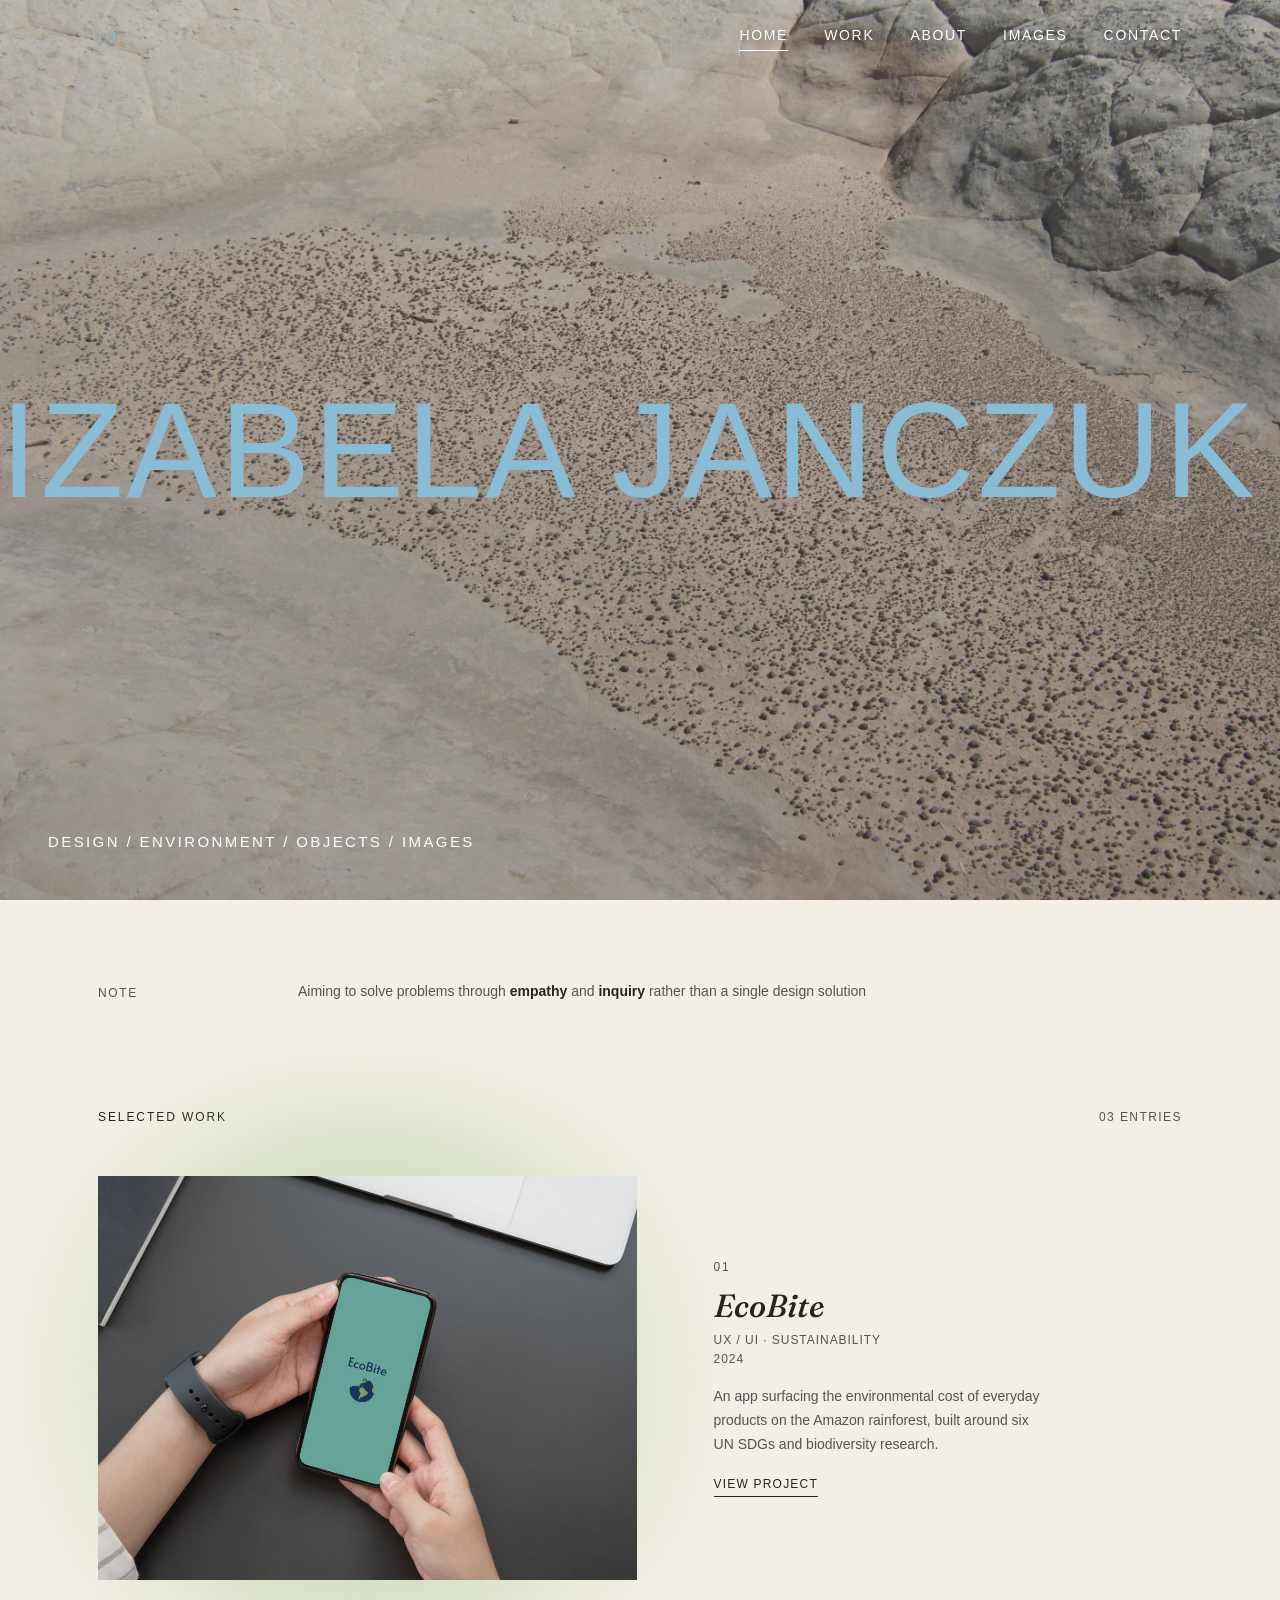
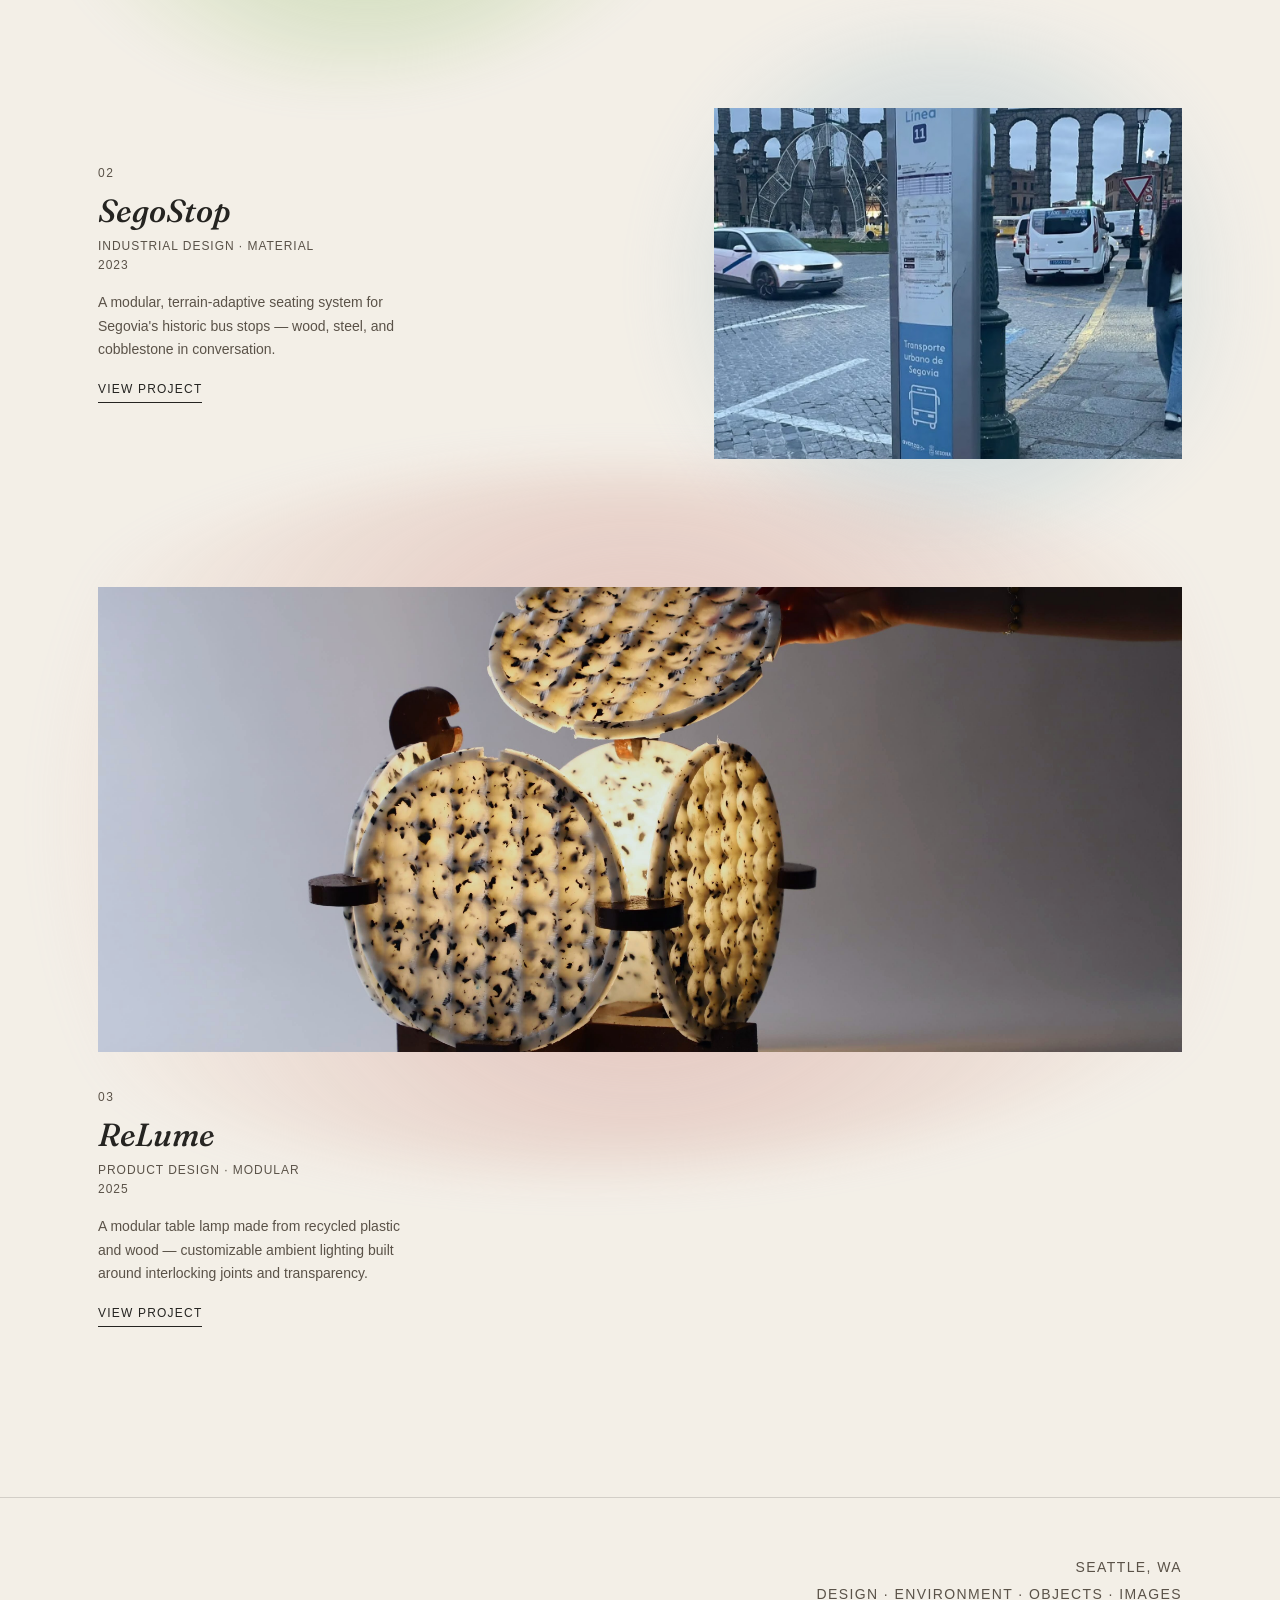
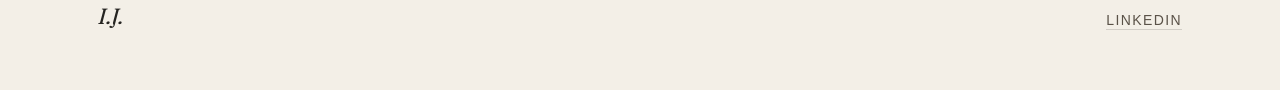
==== index.html @ bc25f36c "Bring the below-hero homepage into one visual system Hero is untouched. Everything under it now foll" ====
<!DOCTYPE html>
<html lang="en">
<head>
  <meta charset="UTF-8" />
  <meta name="viewport" content="width=device-width, initial-scale=1.0" />
  <title>Izabela Janczuk</title>
  <link rel="preconnect" href="https://fonts.googleapis.com" />
  <link rel="preconnect" href="https://fonts.gstatic.com" crossorigin />
  <link href="https://fonts.googleapis.com/css2?family=Fraunces:opsz,wght,ital@9..144,100..600,0..1&display=swap" rel="stylesheet" />
  <link rel="icon" type="image/x-icon" href="favicon.ico" />
  <link rel="icon" type="image/png" sizes="32x32" href="favicon-32.png" />
  <link rel="apple-touch-icon" href="apple-touch-icon.png" />
  <link rel="stylesheet" href="styles.css" />
</head>
<body class="home-page">
<div class="grain"></div>

  <header class="site-header">
    <div class="wrap">
      <a class="logo" href="index.html">I.J.</a>
      <button class="menu-toggle" aria-label="Menu">☰</button>
      <nav class="nav">
        <a href="index.html">Home</a>
        <a href="projects.html">Work</a>
        <a href="about.html">About</a>
        <a href="gallery.html">Images</a>
        <a href="contact.html">Contact</a>
      </nav>
    </div>
  </header>

  <main>

    <!-- Opening spread: full-bleed photograph with the name scrolling across it -->
    <section class="hero">
      <figure class="hero-fig" id="hero-fig">
        <img id="hero-photo" src="images/home-bg.jpg" alt="" />
        <p class="drop-hint" id="drop-hint">select your cover</p>
      </figure>
      <div class="hero-overlay">
        <div class="marquee">
          <div class="marquee-track">
            <span>Izabela Janczuk</span>
            <span aria-hidden="true">Izabela Janczuk</span>
          </div>
        </div>
      </div>
      <p class="hero-label">Design / Environment / Objects / Images</p>
    </section>

    <!-- Intro note -->
    <section class="intro reveal">
      <div class="intro-eyebrow">Note</div>
      <p class="intro-text">Aiming to solve problems through <strong>empathy</strong> and <strong>inquiry</strong> rather than a single design solution</p>
    </section>

    <!-- Selected work: three distinct editorial spreads, not repeated cards -->
    <div class="section-head reveal">
      <h2 class="section-title">Selected work</h2>
      <span class="section-count">03 entries</span>
    </div>

    <section class="work">

      <a class="entry entry-side reveal" href="ecobite.html">
        <div class="entry-visual">
          <div class="aura aura-sage"></div>
          <img src="images/ecobite/hero.jpg" alt="EcoBite app interface" loading="lazy" />
        </div>
        <div class="entry-copy">
          <p class="entry-num">01</p>
          <h3 class="entry-title">EcoBite</h3>
          <p class="entry-meta">UX / UI · Sustainability<br>2024</p>
          <p class="entry-desc">An app surfacing the environmental cost of everyday products on the Amazon rainforest, built around six UN SDGs and biodiversity research.</p>
          <span class="entry-view">View project</span>
        </div>
      </a>

      <a class="entry entry-side entry-reverse reveal" href="segostop.html">
        <div class="entry-visual">
          <div class="aura aura-blue"></div>
          <img src="images/segostop/context-busstop.jpg" alt="Segovia bus stop with the Roman aqueduct in the background" loading="lazy" />
        </div>
        <div class="entry-copy">
          <p class="entry-num">02</p>
          <h3 class="entry-title">SegoStop</h3>
          <p class="entry-meta">Industrial Design · Material<br>2023</p>
          <p class="entry-desc">A modular, terrain-adaptive seating system for Segovia's historic bus stops — wood, steel, and cobblestone in conversation.</p>
          <span class="entry-view">View project</span>
        </div>
      </a>

      <a class="entry entry-stack reveal" href="relume.html">
        <div class="entry-visual">
          <div class="aura aura-rose"></div>
          <img src="images/relume/hero-full.jpg" alt="ReLume, fully assembled and lit, with a hand lifting the top shade" loading="lazy" />
        </div>
        <div class="entry-copy">
          <p class="entry-num">03</p>
          <h3 class="entry-title">ReLume</h3>
          <p class="entry-meta">Product Design · Modular<br>2025</p>
          <p class="entry-desc">A modular table lamp made from recycled plastic and wood — customizable ambient lighting built around interlocking joints and transparency.</p>
          <span class="entry-view">View project</span>
        </div>
      </a>

    </section>

  </main>

  <footer class="site-footer">
    <div class="wrap">
      <span class="footer-wordmark">I.J.</span>
      <div class="footer-meta">
        Seattle, WA<br>
        Design · Environment · Objects · Images<br>
        <a href="https://www.linkedin.com/in/izabela-janczuk/" target="_blank" rel="noopener">LinkedIn</a>
      </div>
    </div>
  </footer>

  <script src="content.js"></script>
  <script src="script.js"></script>
</body>
</html>
---- styles.css ----
/* ============================================================
   styles.css — Izabela Janczuk Portfolio
   Only two typefaces, site-wide:
     --sans  = Helvetica — main page titles + all body/UI text
     --serif = Fraunces  — subtitles (the "fancier" face, also the I.J. mark)

   Editorial palette: warm ivory/parchment base, dusty rose as the
   through-line accent, with pale blue, denim, forest, and oxblood used
   sparingly as single-moment interruptions — never backgrounds applied
   everywhere at once.
   ============================================================ */

:root {
  --bone: #f4efe6;
  --paper: #eee7da;
  --chalk: #f3efe7;      /* warm paper — primary editorial bg */
  --parchment: #ece3d3;  /* soft paper, one shade warmer than --paper */
  --pale-blue: #d9e3e5;  /* washed blue — quiet section wash */
  --denim: #a9bfc4;      /* faded blue accent */
  --forest: #657568;     /* muted forest green */
  --oxblood: #7a2e28;    /* brick — rules & marks only, never a fill */
  --ink: #252421;        /* soft black, not pure black */
  --ink-soft: #5a5248;
  --rose: #c99391;       /* dusty red */
  --rose-deep: #a9726d;
  --terracotta: #b06a45;
  --moss: #767a5c;
  --moss-deep: #64684a; /* darker moss for text on light backgrounds — 5.1:1 contrast on --bone */
  --stone: #d8cfbf;
  --line: rgba(37,36,33,0.16);

  --serif: 'Fraunces', Georgia, serif;
  --sans: 'Helvetica Neue', Helvetica, Arial, sans-serif;

  --maxw: 1180px;
  --pad: clamp(24px, 4vw, 48px);
}

*, *::before, *::after { box-sizing: border-box; }
* { margin: 0; padding: 0; }
html { scroll-behavior: smooth; overflow-x: hidden; }

body {
  background:
    radial-gradient(1200px 600px at 10% -10%, rgba(199,154,148,0.09), transparent 60%),
    radial-gradient(900px 500px at 100% 0%, rgba(124,142,160,0.07), transparent 55%),
    var(--chalk);
  color: var(--ink);
  font-family: var(--sans);
  font-size: 16px;
  line-height: 1.65;
  -webkit-font-smoothing: antialiased;
  overflow-x: hidden;
}

img { max-width: 100%; display: block; }
a { color: inherit; text-decoration: none; }
button { font-family: inherit; cursor: pointer; }
ul, ol { list-style: none; }

.dogear { display: none; }

/* ============================================================
   EDITORIAL PRIMITIVES — small composable pieces used to build a
   different layout per section, instead of one repeated card
   ============================================================ */

.eyebrow {
  display: block; font-family: var(--sans); font-size: 12px;
  letter-spacing: 0.16em; text-transform: uppercase; color: var(--ink-soft);
}

.rule { height: 1px; background: var(--line); border: none; }
.rule--short { width: 48px; }
.rule--denim { background: var(--denim); opacity: 0.55; }

.cap-num {
  font-family: var(--sans); font-size: 12px; letter-spacing: 0.08em;
  text-transform: uppercase; color: var(--ink-soft);
}
.cap-num em {
  font-family: var(--serif); font-style: italic; color: var(--oxblood);
  margin-right: 6px;
}

/* wash — a full-bleed section tint, used sparingly for one moment at a time */
.wash-blue { background: var(--pale-blue); }
.wash-parchment { background: var(--parchment); }

/* Grain overlay */
.grain {
  position: fixed; inset: 0; pointer-events: none; opacity: 0.035; z-index: 50;
  background-image: url("data:image/svg+xml,%3Csvg xmlns='http://www.w3.org/2000/svg' width='120' height='120'%3E%3Cfilter id='n'%3E%3CfeTurbulence type='fractalNoise' baseFrequency='0.9' numOctaves='2' stitchTiles='stitch'/%3E%3C/filter%3E%3Crect width='100%25' height='100%25' filter='url(%23n)'/%3E%3C/svg%3E");
}

.wrap {
  width: 100%;
  max-width: var(--maxw);
  margin: 0 auto;
  padding: 0 var(--pad);
}

/* Tag component */
.tag {
  display: inline-flex; align-items: center; gap: 8px;
  font-family: var(--sans);
  font-size: 14px; letter-spacing: 0.14em; text-transform: uppercase;
  color: var(--rose-deep); border: 1px dashed var(--rose-deep);
  padding: 6px 12px; border-radius: 2px; margin-bottom: 28px;
}

/* ============================================================
   NAVIGATION
   ============================================================ */

.site-header {
  position: sticky; top: 0; z-index: 30;
  background: rgba(244,239,230,0.94);
  backdrop-filter: blur(10px);
  -webkit-backdrop-filter: blur(10px);
  border-bottom: 1px solid var(--line);
}

.site-header .wrap {
  display: flex; align-items: center; justify-content: space-between;
  padding-top: 24px; padding-bottom: 24px;
}

.logo {
  font-family: var(--serif); font-weight: 400; font-size: 17px;
  letter-spacing: 0.02em; color: var(--ink);
}

.nav {
  display: flex; gap: 36px;
  font-size: 14px; letter-spacing: 0.12em; text-transform: uppercase;
  color: var(--ink-soft);
}
.nav a {
  border-bottom: 1px solid transparent; padding-bottom: 3px;
  transition: color 0.2s, border-color 0.2s;
}
.nav a:hover, .nav a.active { color: var(--ink); border-color: var(--rose-deep); }

.menu-toggle {
  display: none; background: none; border: none;
  color: var(--ink); font-size: 1.5rem; line-height: 1; padding: 4px;
}

/* Home page: header floats transparent over the full-bleed hero photo
   until the visitor scrolls past it, then it picks up the same solid
   bar every other page always has */
body.home-page .site-header {
  position: fixed; top: 0; left: 0; right: 0; z-index: 50;
  background: transparent; backdrop-filter: none; -webkit-backdrop-filter: none;
  border-bottom-color: transparent;
  transition: background 0.3s, border-color 0.3s, backdrop-filter 0.3s;
}
body.home-page main { padding-top: 0; }
body.home-page .site-header .logo {
  font-family: var(--sans); font-size: 14px; letter-spacing: 0.1em;
  color: #8abcd6; text-shadow: 0 1px 6px rgba(0,0,0,0.35);
  transition: color 0.3s;
}
body.home-page .site-header .nav a,
body.home-page .site-header .menu-toggle {
  color: #fff; text-shadow: 0 1px 6px rgba(0,0,0,0.35);
  transition: color 0.3s;
}
body.home-page .site-header .nav a:hover,
body.home-page .site-header .nav a.active { border-color: #fff; }
body.home-page .site-header.scrolled {
  background: rgba(244,239,230,0.94);
  backdrop-filter: blur(10px); -webkit-backdrop-filter: blur(10px);
  border-bottom-color: var(--line);
}
body.home-page .site-header.scrolled .logo { text-shadow: none; }
body.home-page .site-header.scrolled .nav a,
body.home-page .site-header.scrolled .menu-toggle { color: var(--ink-soft); text-shadow: none; }
body.home-page .site-header.scrolled .nav a:hover,
body.home-page .site-header.scrolled .nav a.active { color: var(--ink); border-color: var(--rose-deep); }

/* ============================================================
   FOOTER
   ============================================================ */

.site-footer { border-top: 1px solid var(--line); margin-top: 40px; }

.site-footer .wrap {
  display: flex; justify-content: space-between; align-items: flex-end;
  padding-top: 56px; padding-bottom: 56px;
}

.footer-wordmark {
  font-family: var(--serif); font-size: 22px; font-style: italic; color: var(--ink);
}

.footer-meta {
  font-size: 14px; letter-spacing: 0.1em; text-transform: uppercase;
  color: var(--ink-soft); text-align: right; line-height: 1.9;
}
.footer-meta a {
  border-bottom: 1px solid var(--line); padding-bottom: 1px; transition: border-color 0.2s;
}
.footer-meta a:hover { border-color: var(--rose-deep); }

/* ============================================================
   HOME PAGE — EDITORIAL OPENING SPREAD
   One full-bleed photograph stretched across the entire page width,
   with the name scrolling over it in a slow right-to-left marquee.
   ============================================================ */

.hero {
  position: relative; overflow: hidden;
  height: 100vh; height: 100dvh; min-height: 560px;
}

.hero-fig {
  position: absolute; inset: 0; width: 100%; height: 100%;
  overflow: hidden; margin: 0; background: var(--parchment);
}
.hero-fig img { width: 100%; height: 100%; object-fit: cover; display: block; }
.hero-fig::after {
  content: ""; position: absolute; inset: 0;
  background: linear-gradient(180deg, rgba(37,36,33,0.12) 0%, rgba(37,36,33,0.22) 50%, rgba(37,36,33,0.32) 100%);
}

.hero-overlay {
  position: absolute; inset: 0; z-index: 2;
  display: flex; flex-direction: column; align-items: center; justify-content: center;
}
.hero-label {
  position: absolute; left: var(--pad); bottom: clamp(24px, 5vh, 48px); z-index: 2;
  font-family: var(--sans); font-size: 15px; letter-spacing: 0.16em;
  text-transform: uppercase; color: #fff;
}

.marquee { width: 100%; overflow: hidden; white-space: nowrap; }
.marquee-track {
  display: inline-flex; width: max-content;
  animation: marquee-scroll 7s linear infinite;
  will-change: transform;
}
.marquee-track span {
  font-family: var(--sans); font-weight: 400; text-transform: uppercase;
  font-size: clamp(3.4rem, 11.5vw, 8.5rem); line-height: 1;
  letter-spacing: 0.02em; color: #8abcd6;
  padding-right: clamp(48px, 6vw, 100px);
}
@keyframes marquee-scroll {
  from { transform: translateX(0); }
  to { transform: translateX(-50%); }
}
@media (prefers-reduced-motion: reduce) {
  .marquee-track { animation: none; }
}

/* Drag a new photo onto the hero image to preview a replacement */
.drop-hint {
  position: absolute; bottom: 16px; right: 16px; z-index: 3;
  font-family: var(--sans); font-size: 0.72rem; letter-spacing: 0.06em;
  color: rgba(243,239,231,0.9); background: rgba(37,36,33,0.55);
  padding: 4px 10px; border-radius: 1px;
  pointer-events: none; opacity: 0; transition: opacity 0.3s; white-space: nowrap;
}
.hero-fig.dragover .drop-hint { opacity: 1; }
.hero-fig.dragover img { filter: brightness(0.6); }
.hero-fig.dragover::before {
  content: ""; position: absolute; inset: 8px; z-index: 3;
  border: 1px dashed rgba(243,239,231,0.7); pointer-events: none;
}

/* ============================================================
   HOME PAGE — BELOW THE HERO
   One quiet system, carried over from the hero: warm ivory ground,
   ink text, two typefaces, whitespace instead of rules.
   ============================================================ */

.intro {
  padding: 80px var(--pad) 64px;
  max-width: var(--maxw); margin: 0 auto;
  display: grid; grid-template-columns: 160px 1fr; gap: 40px;
}
.intro-eyebrow {
  font-family: var(--sans); font-size: 12px; letter-spacing: 0.14em;
  text-transform: uppercase; color: var(--ink-soft); padding-top: 4px;
}
.intro-text {
  font-family: var(--sans); font-weight: 400;
  font-size: 14px; line-height: 1.6; max-width: 640px;
  color: var(--ink-soft);
}
.intro-text strong { font-weight: 600; color: var(--ink); }

.section-head {
  padding: 40px var(--pad) 48px;
  max-width: var(--maxw); margin: 0 auto;
  display: flex; justify-content: space-between; align-items: baseline;
}
.section-title {
  font-family: var(--sans); font-weight: 500; font-size: 12px;
  letter-spacing: 0.16em; text-transform: uppercase; color: var(--ink);
}
.section-count {
  font-family: var(--sans); font-size: 12px; letter-spacing: 0.12em;
  color: var(--ink-soft); text-transform: uppercase;
}

.work {
  max-width: var(--maxw); margin: 0 auto;
  padding: 0 var(--pad) 130px;
  display: flex; flex-direction: column; gap: clamp(80px, 10vw, 140px);
}

/* ---- one project system, varied only by composition ---- */
.entry-side {
  display: grid; grid-template-columns: 1.15fr 1fr; gap: clamp(40px, 6vw, 80px); align-items: center;
}
.entry-reverse .entry-visual { order: 2; }
.entry-reverse .entry-copy { order: 1; }
.entry-stack .entry-visual { margin-bottom: 36px; }
.entry-stack .entry-copy { max-width: 560px; }

.entry-visual { position: relative; }
.entry-visual img {
  position: relative; z-index: 1; width: 100%; display: block;
  aspect-ratio: 4/3; object-fit: cover;
  transition: transform 0.8s cubic-bezier(0.16,1,0.3,1);
}
.entry:hover .entry-visual img { transform: scale(1.015); }
.entry-stack .entry-visual img { aspect-ratio: 21/9; }

/* the aura: a soft wash of light behind the photograph, not a shape
   in its own right — colors on loan from the hero's own palette */
.aura {
  position: absolute; inset: -25% -20%; z-index: 0;
  border-radius: 48% 52% 55% 45% / 50% 45% 55% 50%;
  filter: blur(24px); opacity: 0.9;
  animation: aura-breathe 9s ease-in-out infinite;
}
.aura-sage { background: radial-gradient(circle, #a6c887, transparent 72%); }
.aura-blue { background: radial-gradient(circle, #a9c3d0, transparent 72%); }
.aura-rose { background: radial-gradient(circle, #dcb3ab, transparent 72%); }
@keyframes aura-breathe {
  0%, 100% { opacity: 0.75; }
  50% { opacity: 1; }
}
@media (prefers-reduced-motion: reduce) {
  .aura { animation: none; }
}

.entry-copy { max-width: 420px; }
.entry-num {
  font-family: var(--sans); font-size: 12px; letter-spacing: 0.14em;
  color: var(--ink-soft);
}
.entry-title {
  font-family: var(--serif); font-weight: 500; font-style: italic;
  font-size: clamp(24px, 2.6vw, 32px); line-height: 1.1; margin: 10px 0 8px;
  color: var(--ink);
}
.entry-meta {
  font-family: var(--sans); font-size: 12px; letter-spacing: 0.08em;
  text-transform: uppercase; color: var(--ink-soft); line-height: 1.6;
  margin-bottom: 16px;
}
.entry-desc {
  font-family: var(--sans); font-size: 14px; line-height: 1.7;
  color: var(--ink-soft); max-width: 42ch;
}
.entry-view {
  display: inline-block; margin-top: 18px;
  font-family: var(--sans); font-size: 12px; letter-spacing: 0.1em; text-transform: uppercase;
  color: var(--ink); border-bottom: 1px solid var(--ink); padding-bottom: 2px; transition: opacity 0.2s;
}
.entry:hover .entry-view { opacity: 0.55; }

/* Scroll reveal — one shared easing/timing across the page so content
   settles in rather than snapping into place */
.reveal {
  opacity: 0; transform: translateY(18px);
  transition: opacity 0.8s cubic-bezier(0.16,1,0.3,1), transform 0.8s cubic-bezier(0.16,1,0.3,1);
}
.reveal.is-visible { opacity: 1; transform: translateY(0); }
@media (prefers-reduced-motion: reduce) {
  .reveal { opacity: 1; transform: none; transition: none; }
}

/* ============================================================
   ABOUT PAGE
   ============================================================ */

.about-page {
  padding-top: clamp(56px, 8vw, 96px);
  padding-bottom: clamp(60px, 9vw, 100px);
}

.about-lead {
  display: grid; grid-template-columns: 1fr 0.65fr;
  gap: clamp(40px, 6vw, 80px); align-items: start;
  margin-bottom: clamp(56px, 8vw, 90px);
}

.about-greeting {
  font-family: var(--sans); font-weight: 300;
  font-size: clamp(3.5rem, 9vw, 6.5rem); line-height: 1;
  margin-top: 20px; color: var(--rose-deep);
}

.about-photo img {
  width: 100%; border-radius: 2px;
  filter: sepia(0.06) brightness(0.97) contrast(1.03);
}

.about-bio {
  display: grid; grid-template-columns: 160px 1fr; gap: 40px;
  border-top: 1px solid var(--line);
  padding-top: clamp(48px, 7vw, 80px);
  margin-bottom: clamp(56px, 8vw, 90px);
}
.about-bio-eyebrow {
  font-size: 14px; letter-spacing: 0.14em; text-transform: uppercase;
  color: var(--ink-soft); padding-top: 4px;
}
.about-bio-text p {
  font-size: 15px; line-height: 1.8; color: var(--ink-soft);
  max-width: 64ch; margin-bottom: 18px;
}

.about-cv { border-top: 1px solid var(--line); padding-top: clamp(48px, 7vw, 80px); }
.about-cv-label {
  font-size: 14px; letter-spacing: 0.14em; text-transform: uppercase;
  color: var(--ink-soft); margin-bottom: 40px;
}

.cv-grid {
  display: grid; grid-template-columns: repeat(4, 1fr);
  gap: clamp(24px, 3vw, 48px);
}

.cv-head {
  font-family: var(--serif); font-style: italic; font-size: 18px; font-weight: 400;
  color: var(--rose-deep); margin-bottom: 16px; margin-top: 32px;
}
.cv-col > .cv-head:first-child { margin-top: 0; }

.cv-col ul li {
  font-size: 14px; color: var(--ink-soft); line-height: 1.6; margin-bottom: 8px;
}

.cv-entry { margin-bottom: 20px; }
.cv-entry .t { font-size: 14px; color: var(--ink); font-weight: 500; line-height: 1.4; margin-bottom: 3px; }
.cv-entry .s { font-size: 14px; color: var(--ink-soft); line-height: 1.55; }

/* ============================================================
   PROJECTS PAGE
   ============================================================ */

.projects-page {
  padding-top: clamp(56px, 8vw, 96px);
  padding-bottom: clamp(60px, 9vw, 100px);
}

.page-head {
  border-top: 1px solid var(--line); padding-top: 56px; margin-bottom: 48px;
}

.page-display {
  font-family: var(--sans); font-weight: 300;
  font-size: clamp(2rem, 4.5vw, 3.2rem); line-height: 1.05;
  letter-spacing: -0.01em; margin-bottom: 16px;
  color: var(--rose-deep);
}

.page-lead {
  font-size: 15px; color: var(--ink-soft); line-height: 1.7;
}

.projects-grid {
  display: grid; grid-template-columns: repeat(auto-fill, minmax(300px, 1fr));
  gap: 20px; margin-top: 48px;
}

/* Project cards: gradient thumbnails matching home entry visuals */
.project-card { position: relative; display: block; overflow: hidden; border-radius: 2px; }
.project-card .thumb { aspect-ratio: 4/3; overflow: hidden; }
.project-card .thumb img { display: none; }

.project-card:nth-child(1) .thumb { background: linear-gradient(160deg, #c9b9a3, var(--moss)); }
.project-card:nth-child(2) .thumb { background: linear-gradient(160deg, var(--rose), var(--terracotta)); }
.project-card:nth-child(3) .thumb { background: linear-gradient(160deg, var(--stone), var(--rose-deep)); }

.project-overlay {
  position: absolute; inset: 0;
  display: flex; align-items: flex-end; justify-content: flex-start;
  padding: 20px 24px;
  background: linear-gradient(to top, rgba(43,38,33,0.5) 0%, transparent 65%);
  font-family: var(--serif); font-size: clamp(1.3rem, 2.5vw, 1.9rem);
  font-weight: 400; font-style: italic; color: rgba(255,255,255,0.95);
  text-align: left;
  opacity: 1;
  transition: background 0.3s;
}
.project-card:hover .project-overlay {
  background: linear-gradient(to top, rgba(43,38,33,0.65) 0%, transparent 65%);
}

/* ============================================================
   CASE STUDY PAGES (ecobite + segostop)
   ============================================================ */

.cs-hero {
  padding: clamp(60px, 9vw, 110px) 0 clamp(40px, 6vw, 72px);
  border-bottom: 1px solid var(--line);
}
.cs-hero .wrap {
  display: grid; grid-template-columns: 1fr 1fr;
  gap: clamp(40px, 6vw, 80px); align-items: center;
}

.cs-title {
  font-family: var(--serif); font-weight: 500;
  font-size: clamp(2.6rem, 5.5vw, 4.2rem);
  line-height: 1.0; letter-spacing: -0.02em; margin-bottom: 16px;
}
.cs-meta {
  font-size: 14px; letter-spacing: 0.12em; text-transform: uppercase;
  color: var(--ink-soft); margin-bottom: 20px;
}
.cs-desc {
  font-size: 15px; line-height: 1.75; color: var(--ink-soft);
  max-width: 52ch; margin-bottom: 12px;
}
.cs-collab { font-size: 14px; color: var(--ink-soft); opacity: 0.65; font-style: italic; }

.cs-hero-fig { margin: 0; overflow: hidden; border-radius: 2px; background: var(--paper); }
.cs-hero-fig img {
  width: 100%; display: block; height: auto;
  filter: sepia(0.06) brightness(0.97) contrast(1.03);
}

.cs-body { padding: clamp(56px, 9vw, 100px) 0; }

.cs-back {
  display: inline-flex; align-items: center; gap: 6px;
  font-size: 14px; letter-spacing: 0.12em; text-transform: uppercase;
  color: var(--ink-soft); margin-bottom: clamp(40px, 6vw, 64px);
  border-bottom: 1px solid var(--line); padding-bottom: 2px;
  transition: color 0.2s;
}
.cs-back:hover { color: var(--ink); }

.cs-section { margin-bottom: clamp(32px, 4.5vw, 52px); }
.cs-section:last-child { margin-bottom: 0; }

.cs-h {
  font-family: var(--serif); font-weight: 400;
  font-size: clamp(1.5rem, 2.8vw, 2.1rem); letter-spacing: -0.01em; margin-bottom: 24px;
}
.cs-subh { font-family: var(--serif); font-weight: 500; font-size: 20px; margin: 28px 0 14px; }

.cs-text { max-width: none; }
.cs-text p { font-size: 15px; line-height: 1.75; color: var(--ink-soft); margin-bottom: 16px; }

/* Ecobite accent — moss */
.ecobite-page .cs-h       { color: var(--moss); }
.ecobite-page .cs-subh    { color: var(--moss); }
.ecobite-page .acc-group  { border-top: 1px solid rgba(118,122,92,0.3); }
.ecobite-page .acc        { border-bottom: 1px solid rgba(118,122,92,0.3); }
.ecobite-page .acc summary { color: var(--moss); }

/* Segostop accent — terracotta */
.segostop-page .cs-h       { color: var(--terracotta); }
.segostop-page .cs-subh    { color: var(--terracotta); }
.segostop-page .acc-group  { border-top: 1px solid rgba(176,106,69,0.3); }
.segostop-page .acc        { border-bottom: 1px solid rgba(176,106,69,0.3); }
.segostop-page .acc summary { color: var(--terracotta); }
.segostop-page .sego-metric-num { color: var(--terracotta); }
.segostop-page .sego-vote-bar   { background: var(--terracotta); }
.segostop-page .sego-pivot      { border-left-color: var(--terracotta); }
.segostop-page .sego-pivot-title { color: var(--terracotta); }

/* ReLume accent — rose-deep */
.relume-page .cs-h       { color: var(--rose-deep); }
.relume-page .cs-subh    { color: var(--rose-deep); }
.relume-page .acc-group  { border-top: 1px solid rgba(169,114,109,0.3); }
.relume-page .acc        { border-bottom: 1px solid rgba(169,114,109,0.3); }
.relume-page .acc summary { color: var(--rose-deep); }
.relume-page .sego-pivot      { border-left-color: var(--rose-deep); }
.relume-page .sego-pivot-title { color: var(--rose-deep); }

/* ============================================================
   SHARED CASE STUDY COMPONENTS
   ============================================================ */

.personas {
  display: grid; grid-template-columns: 1fr 1fr;
  gap: clamp(32px, 5vw, 72px); margin-top: 24px;
}
.persona .line { font-size: 14px; color: var(--ink-soft); line-height: 1.7; margin-bottom: 12px; }

/* Accordions */
.acc-group { margin-top: 12px; }
.acc summary {
  list-style: none; cursor: pointer;
  display: flex; justify-content: space-between; align-items: center; gap: 20px;
  padding: 14px 0; font-family: var(--serif); font-weight: 500; font-size: 16px;
}
.acc summary::-webkit-details-marker { display: none; }
.acc summary::after { content: "+"; font-weight: 300; font-size: 1.1rem; color: var(--ink-soft); }
.acc[open] summary::after { content: "−"; }
.acc-body { padding: 4px 0 clamp(20px, 3vw, 32px); max-width: 68ch; }
.acc-body p { font-size: 15px; line-height: 1.75; color: var(--ink-soft); margin-bottom: 14px; }
.acc-body ul { padding-left: 1.4em; margin-top: 8px; }
.acc-body li { font-size: 15px; color: var(--ink-soft); margin-bottom: 9px; line-height: 1.6; }

/* JTBD */
.jtbd { max-width: 68ch; margin-bottom: 24px; }
.jtbd p { font-size: 15px; color: var(--ink-soft); line-height: 1.75; margin-bottom: 12px; }

/* Image layouts */
.sego-pair { display: grid; grid-template-columns: 1fr 1fr; gap: 8px; margin: 20px 0 28px; }
.sego-pair figure { margin: 0; overflow: hidden; border-radius: 2px; }
.sego-pair img { width: 100%; aspect-ratio: 4/3; object-fit: cover; display: block; }
.sego-pair figcaption {
  font-size: 12px; letter-spacing: 0.08em; text-transform: uppercase;
  color: var(--ink-soft); margin-top: 8px;
}

.sego-trio { display: grid; grid-template-columns: repeat(3, 1fr); gap: 8px; margin: 20px 0 28px; }
.sego-trio figure { margin: 0; overflow: hidden; border-radius: 2px; }
.sego-trio img { width: 100%; aspect-ratio: 4/3; object-fit: cover; display: block; }

.sego-lead { margin: 20px 0 28px; overflow: hidden; border-radius: 2px; }
.sego-lead img { width: 100%; height: auto; display: block; }

/* Framed treatment for a photo that can't be swapped for a better
   original — smaller and bordered like a specimen label, with the
   site's warm duotone filter, so a lower-quality drop-in still reads
   as an intentional archival artifact rather than a broken image. */
.fig-framed { max-width: 620px; margin: 20px auto 28px; }
.fig-framed img {
  width: 100%; display: block; border-radius: 2px;
  border: 6px solid var(--paper); outline: 1px solid var(--line);
  filter: sepia(0.4) saturate(1.15) contrast(0.97) brightness(1.05);
}
.fig-framed figcaption {
  font-family: var(--serif); font-style: italic; font-size: 13px;
  color: var(--ink-soft); margin-top: 10px;
}

/* Small credit line under a reference-image group sourced from the web,
   not the designer's own photography */
.source-note {
  font-size: 12px; font-style: italic; color: var(--ink-soft); opacity: 0.6;
  margin-top: -12px; margin-bottom: 20px;
}

.sego-split {
  display: grid; grid-template-columns: 1fr 1fr;
  gap: clamp(24px, 4vw, 56px); align-items: start; margin: 20px 0 28px;
}
.sego-split figure { margin: 0; overflow: hidden; border-radius: 2px; }
.sego-split img { width: 100%; height: auto; display: block; }

.sego-render { margin: 20px 0 28px; overflow: hidden; border-radius: 2px; background: var(--paper); }
.sego-render img { width: 100%; height: auto; display: block; }
.sego-render figcaption {
  font-size: 12px; letter-spacing: 0.08em; text-transform: uppercase;
  color: var(--ink-soft); padding: 10px 14px 14px;
}

/* Two renders side by side — no card background (renders sit directly
   on the page), both locked to the same height so they read as the
   same size and their captions land on the same baseline regardless
   of each render's native aspect ratio */
.render-pair { display: grid; grid-template-columns: 1fr 1fr; gap: 8px; margin: 20px 0 28px; }
.render-pair .sego-render {
  margin: 0; background: none;
  display: flex; flex-direction: column;
}
.render-pair .sego-render img {
  height: clamp(200px, 26vw, 320px); width: 100%;
  object-fit: contain; display: block;
}

.sego-hero-fig { margin: 0; overflow: hidden; border-radius: 2px; background: var(--paper); }
.sego-hero-fig img { width: 100%; display: block; height: auto; }

/* Ecobite image figures */
.cs-fig { margin: 20px 0 28px; overflow: hidden; border-radius: 2px; }
.cs-fig img { width: 100%; height: auto; display: block; }
.cs-fig-pair { display: grid; grid-template-columns: 1fr 1fr; gap: 8px; margin: 20px 0 28px; }
.cs-fig-pair figure { margin: 0; overflow: hidden; border-radius: 2px; }
.cs-fig-pair img { width: 100%; aspect-ratio: 4/3; object-fit: cover; display: block; }
.cs-fig-trio { display: grid; grid-template-columns: repeat(3, 1fr); gap: 8px; margin: 20px 0 28px; }
.cs-fig-trio figure { margin: 0; overflow: hidden; border-radius: 2px; }
.cs-fig-trio img { width: 100%; aspect-ratio: 4/3; object-fit: cover; display: block; }

/* Research metrics */
.sego-metrics { display: flex; gap: clamp(32px, 6vw, 72px); margin: 24px 0 32px; flex-wrap: wrap; }
.sego-metric-num {
  display: block; font-family: var(--serif); font-style: italic;
  font-size: clamp(2rem, 3.5vw, 2.8rem); line-height: 1; letter-spacing: -0.02em;
}
.sego-metric-label {
  display: block; font-size: 14px; font-weight: 500;
  letter-spacing: 0.1em; text-transform: uppercase; color: var(--ink-soft); margin-top: 6px;
}

/* Terrain pivot callout */
.sego-pivot { border-left: 2px solid; padding: 12px 0 12px 20px; margin: 20px 0 28px; }
.sego-pivot-title { font-family: var(--serif); font-weight: 500; font-size: 16px; margin-bottom: 8px; }
.sego-pivot p { font-size: 15px; color: var(--ink-soft); line-height: 1.7; max-width: 62ch; }

/* Making steps */
.sego-steps { margin-top: 24px; }
.sego-step {
  display: grid; grid-template-columns: 28px 1fr; gap: 22px; align-items: start;
  padding-bottom: clamp(28px, 4vw, 48px); border-bottom: 1px solid var(--line);
  margin-bottom: clamp(28px, 4vw, 48px);
}
.sego-step:last-child { border-bottom: none; padding-bottom: 0; margin-bottom: 0; }
.sego-step-n {
  font-size: 14px; font-weight: 500; letter-spacing: 0.08em; text-transform: uppercase;
  color: var(--ink-soft); padding-top: 3px; text-align: right;
}

/* Concept voting */
.sego-vote { margin: 16px 0 24px; max-width: 480px; }
.sego-vote-row { display: flex; align-items: center; gap: 12px; margin-bottom: 10px; }
.sego-vote-bar { height: 3px; border-radius: 2px; flex-shrink: 0; background: var(--stone); }
.sego-vote-bar.dim { opacity: 0.3; }
.sego-vote-label { font-size: 14px; color: var(--ink-soft); width: 180px; flex-shrink: 0; }
.sego-vote-n { font-size: 14px; color: var(--ink-soft); opacity: 0.65; }

/* Video */
.cs-video { width: 100%; border-radius: 2px; display: block; margin-bottom: 26px; background: var(--ink); }

/* Brief grid — What / Who / Why / How (or similar short structured facts) */
.brief-grid {
  display: grid; grid-template-columns: repeat(4, 1fr);
  gap: clamp(20px, 3vw, 32px); margin: 20px 0 28px;
}
.brief-grid dt {
  font-size: 13px; font-weight: 500; letter-spacing: 0.1em; text-transform: uppercase;
  color: var(--ink-soft); opacity: 0.65; margin-bottom: 8px;
}
.brief-grid dd { font-size: 15px; line-height: 1.55; color: var(--ink-soft); }

/* 4-up figure grid (pattern studies etc.) */
.fig-quad { display: grid; grid-template-columns: repeat(4, 1fr); gap: 8px; margin: 20px 0 28px; }
.fig-quad figure { margin: 0; overflow: hidden; border-radius: 2px; }
.fig-quad img { width: 100%; aspect-ratio: 4/3; object-fit: cover; display: block; }

/* Aspect-ratio overrides for a grouping whose source photos don't fit
   the 4/3 default without cropping away the actual subject — apply to
   the row/grid container (.sego-pair, .sego-trio, .fig-quad, .cs-fig-pair,
   .cs-fig-trio) when its images are portrait or unusually wide/panoramic */
.ar-tall.sego-pair img, .ar-tall.sego-trio img, .ar-tall.fig-quad img { aspect-ratio: 3/4; }
.ar-square.sego-pair img, .ar-square.sego-trio img { aspect-ratio: 1/1; }
.ar-wide.sego-pair img, .ar-wide.cs-fig-pair img { aspect-ratio: 3/1; }
.fig-quad figcaption {
  font-size: 12px; letter-spacing: 0.08em; text-transform: uppercase;
  color: var(--ink-soft); margin-top: 8px;
}

/* Materials & cost block */
.cost-block {
  display: grid; grid-template-columns: 1fr 1fr;
  gap: clamp(24px, 4vw, 48px); margin: 20px 0 8px;
}
.cost-item { border-top: 1px solid var(--line); padding-top: 14px; }
.cost-item .mat { font-family: var(--serif); font-weight: 500; font-size: 16px; margin-bottom: 4px; }
.cost-item .spec { font-size: 13px; color: var(--ink-soft); opacity: 0.75; margin-bottom: 12px; }
.cost-row { display: flex; justify-content: space-between; font-size: 14px; color: var(--ink-soft); padding: 5px 0; }
.cost-row + .cost-row { border-top: 1px solid var(--line); }
.cost-total {
  margin-top: 20px; padding-top: 16px; border-top: 1px solid var(--ink);
  display: flex; justify-content: space-between; align-items: baseline;
  font-family: var(--serif); font-weight: 500; font-size: 17px;
}
.cost-total span:last-child { font-size: 13px; font-family: var(--sans); font-weight: 400; color: var(--ink-soft); }

/* ============================================================
   GALLERY PAGE
   ============================================================ */

.gallery-page {
  padding-top: clamp(56px, 8vw, 96px);
  padding-bottom: clamp(60px, 9vw, 100px);
}

.gallery-intro { border-top: 1px solid var(--line); padding-top: 56px; margin-bottom: 28px; }

.gallery-cat { margin-bottom: clamp(48px, 7vw, 80px); }
.gallery-cat-label {
  font-size: 14px; letter-spacing: 0.16em; text-transform: uppercase;
  color: var(--ink-soft); margin-bottom: 16px;
  padding-bottom: 14px; border-bottom: 1px solid var(--line);
}

.gallery-grid {
  display: grid; grid-template-columns: repeat(3, 1fr); gap: 6px;
}

.gallery-thumb {
  width: 100%; display: block; cursor: zoom-in;
  transition: opacity 0.22s;
}
.gallery-thumb:hover { opacity: 0.82; }

/* Masonry (JS-built gallery) */
.masonry { display: flex; gap: 8px; align-items: flex-start; }
.masonry-col { flex: 1; display: flex; flex-direction: column; gap: 8px; }
.masonry img { width: 100%; display: block; cursor: zoom-in; transition: opacity 0.22s; }
.masonry img:hover { opacity: 0.85; }

/* Lightbox */
.lightbox {
  position: fixed; inset: 0; background: rgba(25,20,16,0.97);
  display: none; align-items: center; justify-content: center; z-index: 100;
}
.lightbox.open { display: flex; }
.lightbox img { max-width: 86vw; max-height: 86vh; object-fit: contain; }
.lightbox button {
  position: absolute; background: none; border: none;
  color: rgba(255,255,255,0.6); font-size: 2rem; cursor: pointer;
  padding: 24px; line-height: 1; transition: color 0.18s;
}
.lightbox button:hover { color: #fff; }
.lb-prev  { left: 2vw; }
.lb-next  { right: 2vw; }
.lb-close { top: 1vh; right: 2vw; font-size: 1.6rem; }

/* ============================================================
   CONTACT PAGE
   ============================================================ */

.contact-page {
  padding-top: clamp(56px, 8vw, 96px);
  padding-bottom: clamp(60px, 9vw, 100px);
}

.contact-head { border-top: 1px solid var(--line); padding-top: 56px; margin-bottom: 48px; }

.form { max-width: 600px; }

.name-row { display: grid; grid-template-columns: 1fr 1fr; gap: 24px; margin-bottom: 32px; }

.field { margin-bottom: 32px; }
.field label {
  display: block; font-size: 14px; font-weight: 500; letter-spacing: 0.13em;
  text-transform: uppercase; color: var(--ink-soft); margin-bottom: 12px;
}
.field .req { opacity: 0.55; font-size: 0.85em; }
.field input, .field textarea {
  width: 100%; background: transparent; border: none;
  border-bottom: 1px solid var(--line); color: var(--ink);
  font-family: var(--sans); font-size: 15px; padding: 10px 0;
  outline: none; transition: border-color 0.2s;
}
.field input:focus, .field textarea:focus { border-bottom-color: var(--ink); }
.field textarea { min-height: 140px; resize: vertical; }

.btn-send {
  background: none; color: var(--ink); border: 1px solid var(--line);
  font-family: var(--sans); font-size: 14px; font-weight: 500;
  letter-spacing: 0.18em; text-transform: uppercase;
  padding: 14px 44px; cursor: pointer; transition: background 0.22s, color 0.22s, border-color 0.22s;
  margin-top: 8px;
}
.btn-send:hover { background: var(--ink); color: var(--bone); border-color: var(--ink); }

.form-status { margin-top: 14px; font-size: 14px; color: var(--ink-soft); min-height: 1.4em; }

/* ============================================================
   RESPONSIVE
   ============================================================ */

@media (max-width: 820px) {
  .marquee-track span { font-size: clamp(2.6rem, 15vw, 4.2rem); }
  .hero-label { font-size: 12px; }
  .intro { grid-template-columns: 1fr; gap: 18px; padding-bottom: 70px; }
  .section-head { padding-bottom: 32px; }
  .entry-side { grid-template-columns: 1fr; gap: 22px; }
  .entry-reverse .entry-visual, .entry-reverse .entry-copy { order: initial; }
  .entry-copy, .entry-stack .entry-copy { max-width: none; }
  .ed-frag { display: none; }
  .about-lead { grid-template-columns: 1fr; }
  .about-bio { grid-template-columns: 1fr; gap: 18px; }
  .cv-grid { grid-template-columns: repeat(2, 1fr); }
  .cs-hero .wrap { grid-template-columns: 1fr; }
  .sego-split { grid-template-columns: 1fr; }
  .sego-pair { grid-template-columns: 1fr; }
  .sego-trio { grid-template-columns: 1fr 1fr; }
  .cs-fig-pair { grid-template-columns: 1fr; }
  .cs-fig-trio { grid-template-columns: 1fr 1fr; }
  .personas { grid-template-columns: 1fr; }
  .brief-grid { grid-template-columns: 1fr 1fr; }
  .fig-quad { grid-template-columns: 1fr 1fr; }
  .cost-block { grid-template-columns: 1fr; }
  .render-pair { grid-template-columns: 1fr; }
  .gallery-grid { grid-template-columns: repeat(2, 1fr); }
  .site-footer .wrap { flex-direction: column; align-items: flex-start; gap: 20px; }
  .footer-meta { text-align: left; }
}

@media (max-width: 720px) {
  .menu-toggle { display: block; z-index: 40; }
  .nav {
    position: fixed; inset: 0;
    flex-direction: column; align-items: center; justify-content: center;
    gap: 32px; background: rgba(244,239,230,0.98);
    transform: translateX(100%); transition: transform 0.28s ease; z-index: 20;
  }
  .nav.open { transform: none; }
  .nav a { font-size: 1rem; letter-spacing: 0.14em; }
  .name-row { grid-template-columns: 1fr; }
}

@media (max-width: 480px) {
  .cv-grid { grid-template-columns: 1fr; }
  .sego-trio { grid-template-columns: 1fr; }
  .cs-fig-trio { grid-template-columns: 1fr; }
  .sego-step { grid-template-columns: 24px 1fr; gap: 14px; }
  .brief-grid { grid-template-columns: 1fr; }
  .fig-quad { grid-template-columns: 1fr 1fr; }
}

@media (prefers-reduced-motion: reduce) {
  html { scroll-behavior: auto; }
}
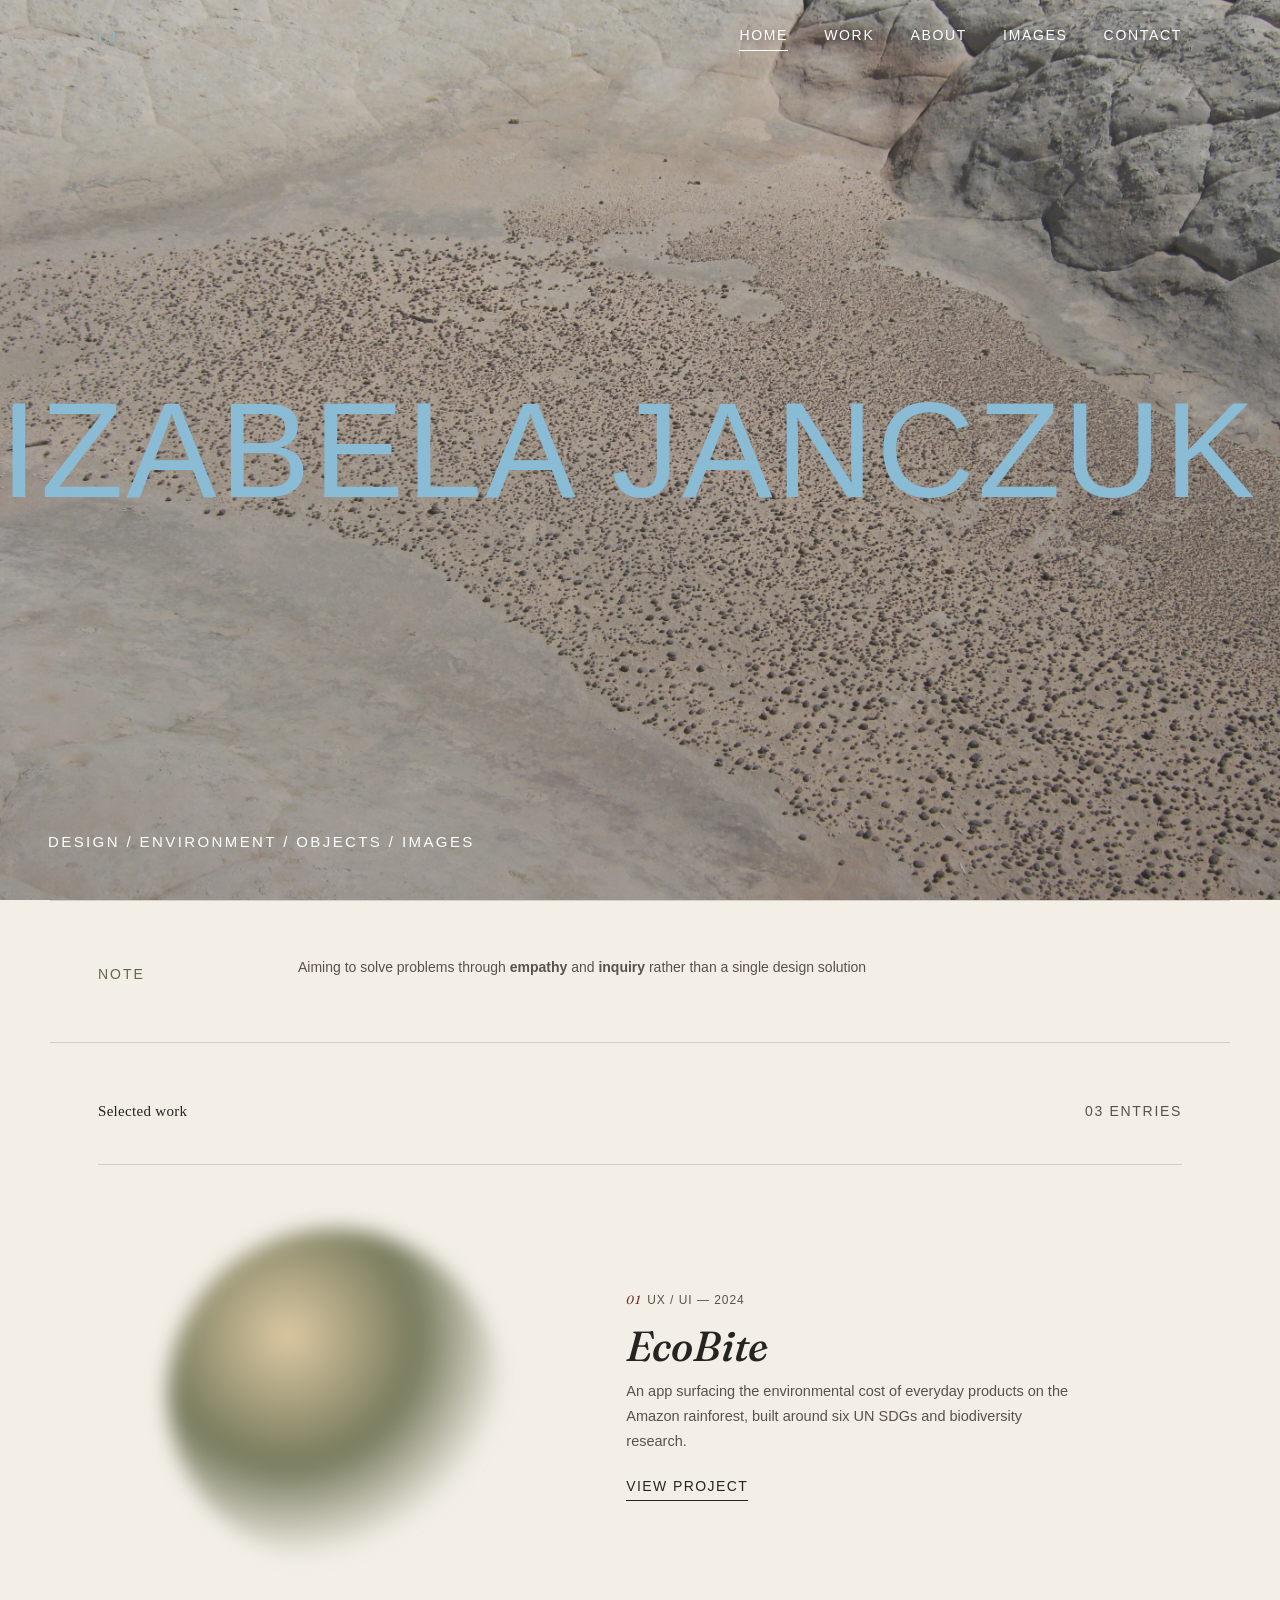
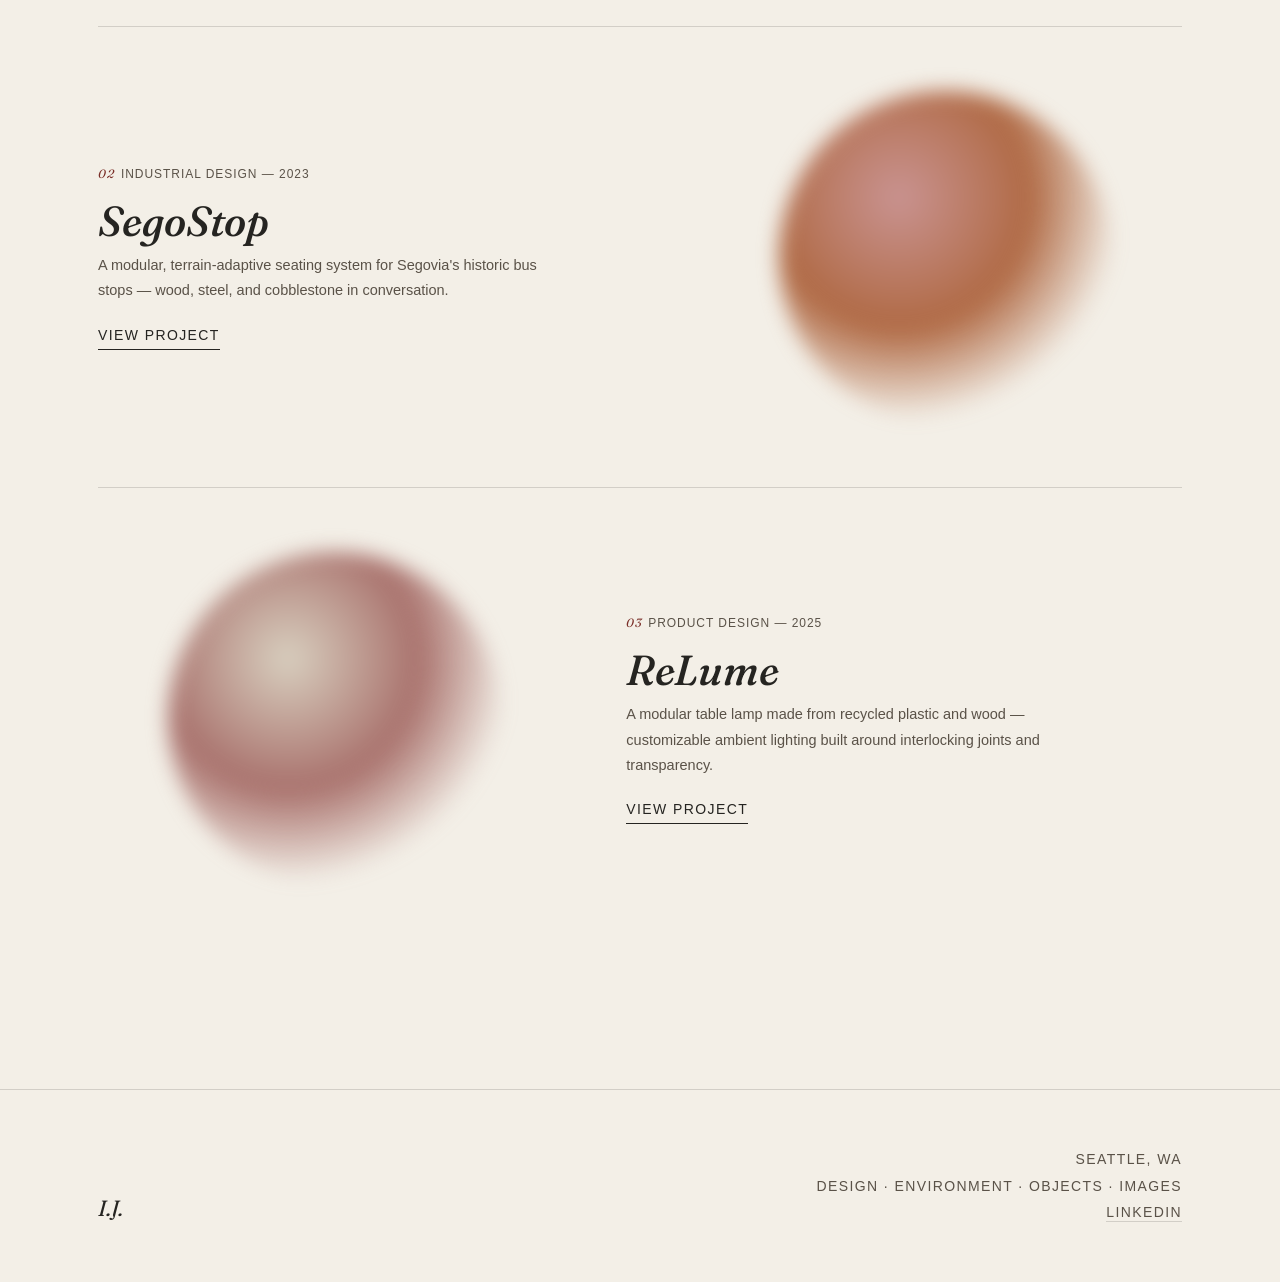
==== commit ef23ef46: "Revert "Bring the below-hero homepage into one visual system" This reverts commit bc25f36c240ff881b6" ====
--- a/index.html
+++ b/index.html
@@ -62,43 +62,31 @@
 
     <section class="work">
 
-      <a class="entry entry-side reveal" href="ecobite.html">
-        <div class="entry-visual">
-          <div class="aura aura-sage"></div>
-          <img src="images/ecobite/hero.jpg" alt="EcoBite app interface" loading="lazy" />
-        </div>
+      <a class="entry reveal" href="ecobite.html">
+        <div class="entry-visual"><div class="aura aura-a"></div></div>
         <div class="entry-copy">
-          <p class="entry-num">01</p>
+          <p class="cap-num"><em>01</em>UX / UI — 2024</p>
           <h3 class="entry-title">EcoBite</h3>
-          <p class="entry-meta">UX / UI · Sustainability<br>2024</p>
           <p class="entry-desc">An app surfacing the environmental cost of everyday products on the Amazon rainforest, built around six UN SDGs and biodiversity research.</p>
           <span class="entry-view">View project</span>
         </div>
       </a>
 
-      <a class="entry entry-side entry-reverse reveal" href="segostop.html">
-        <div class="entry-visual">
-          <div class="aura aura-blue"></div>
-          <img src="images/segostop/context-busstop.jpg" alt="Segovia bus stop with the Roman aqueduct in the background" loading="lazy" />
-        </div>
+      <a class="entry reveal" href="segostop.html">
+        <div class="entry-visual"><div class="aura aura-b"></div></div>
         <div class="entry-copy">
-          <p class="entry-num">02</p>
+          <p class="cap-num"><em>02</em>Industrial Design — 2023</p>
           <h3 class="entry-title">SegoStop</h3>
-          <p class="entry-meta">Industrial Design · Material<br>2023</p>
           <p class="entry-desc">A modular, terrain-adaptive seating system for Segovia's historic bus stops — wood, steel, and cobblestone in conversation.</p>
           <span class="entry-view">View project</span>
         </div>
       </a>
 
-      <a class="entry entry-stack reveal" href="relume.html">
-        <div class="entry-visual">
-          <div class="aura aura-rose"></div>
-          <img src="images/relume/hero-full.jpg" alt="ReLume, fully assembled and lit, with a hand lifting the top shade" loading="lazy" />
-        </div>
+      <a class="entry reveal" href="relume.html">
+        <div class="entry-visual"><div class="aura aura-c"></div></div>
         <div class="entry-copy">
-          <p class="entry-num">03</p>
+          <p class="cap-num"><em>03</em>Product Design — 2025</p>
           <h3 class="entry-title">ReLume</h3>
-          <p class="entry-meta">Product Design · Modular<br>2025</p>
           <p class="entry-desc">A modular table lamp made from recycled plastic and wood — customizable ambient lighting built around interlocking joints and transparency.</p>
           <span class="entry-view">View project</span>
         </div>
--- a/styles.css
+++ b/styles.css
@@ -271,107 +271,80 @@
 }
 
 /* ============================================================
-   HOME PAGE — BELOW THE HERO
-   One quiet system, carried over from the hero: warm ivory ground,
-   ink text, two typefaces, whitespace instead of rules.
+   HOME PAGE — WORK SECTION (bone background, below the cover)
    ============================================================ */
 
 .intro {
-  padding: 80px var(--pad) 64px;
+  border-top: 1px solid var(--line);
+  padding: 56px var(--pad) 56px;
   max-width: var(--maxw); margin: 0 auto;
   display: grid; grid-template-columns: 160px 1fr; gap: 40px;
 }
 .intro-eyebrow {
-  font-family: var(--sans); font-size: 12px; letter-spacing: 0.14em;
-  text-transform: uppercase; color: var(--ink-soft); padding-top: 4px;
+  font-size: 14px; letter-spacing: 0.14em; text-transform: uppercase;
+  color: var(--moss-deep); padding-top: 6px;
 }
 .intro-text {
   font-family: var(--sans); font-weight: 400;
-  font-size: 14px; line-height: 1.6; max-width: 640px;
+  font-size: 14px; line-height: 1.5; max-width: 760px;
   color: var(--ink-soft);
 }
-.intro-text strong { font-weight: 600; color: var(--ink); }
+.intro-text em { color: var(--rose-deep); font-style: italic; }
+.intro-text strong { font-weight: 600; }
 
 .section-head {
-  padding: 40px var(--pad) 48px;
+  border-top: 1px solid var(--line);
+  padding: 56px var(--pad) 40px;
   max-width: var(--maxw); margin: 0 auto;
   display: flex; justify-content: space-between; align-items: baseline;
 }
-.section-title {
-  font-family: var(--sans); font-weight: 500; font-size: 12px;
-  letter-spacing: 0.16em; text-transform: uppercase; color: var(--ink);
-}
-.section-count {
-  font-family: var(--sans); font-size: 12px; letter-spacing: 0.12em;
-  color: var(--ink-soft); text-transform: uppercase;
-}
+.section-title { font-family: var(--serif); font-weight: 400; font-size: 15px; letter-spacing: 0.02em; }
+.section-count { font-size: 14px; letter-spacing: 0.12em; color: var(--ink-soft); text-transform: uppercase; }
 
 .work {
   max-width: var(--maxw); margin: 0 auto;
-  padding: 0 var(--pad) 130px;
-  display: flex; flex-direction: column; gap: clamp(80px, 10vw, 140px);
-}
-
-/* ---- one project system, varied only by composition ---- */
-.entry-side {
-  display: grid; grid-template-columns: 1.15fr 1fr; gap: clamp(40px, 6vw, 80px); align-items: center;
-}
-.entry-reverse .entry-visual { order: 2; }
-.entry-reverse .entry-copy { order: 1; }
-.entry-stack .entry-visual { margin-bottom: 36px; }
-.entry-stack .entry-copy { max-width: 560px; }
-
-.entry-visual { position: relative; }
-.entry-visual img {
-  position: relative; z-index: 1; width: 100%; display: block;
-  aspect-ratio: 4/3; object-fit: cover;
-  transition: transform 0.8s cubic-bezier(0.16,1,0.3,1);
-}
-.entry:hover .entry-visual img { transform: scale(1.015); }
-.entry-stack .entry-visual img { aspect-ratio: 21/9; }
-
-/* the aura: a soft wash of light behind the photograph, not a shape
-   in its own right — colors on loan from the hero's own palette */
+  padding: 0 var(--pad) 100px;
+}
+
+/* ---- alternating entries, each visual a pulsing circular aura
+   rather than a photograph ---- */
+.entry {
+  display: grid; grid-template-columns: 0.85fr 1fr; gap: 56px; align-items: center;
+  padding: 64px 0; border-top: 1px solid var(--line);
+}
+.entry:nth-child(even) { grid-template-columns: 1fr 0.85fr; }
+.entry:nth-child(even) .entry-visual { order: 2; }
+.entry:nth-child(even) .entry-copy { order: 1; }
+
+.entry-visual { display: flex; justify-content: center; }
 .aura {
-  position: absolute; inset: -25% -20%; z-index: 0;
-  border-radius: 48% 52% 55% 45% / 50% 45% 55% 50%;
-  filter: blur(24px); opacity: 0.9;
-  animation: aura-breathe 9s ease-in-out infinite;
-}
-.aura-sage { background: radial-gradient(circle, #a6c887, transparent 72%); }
-.aura-blue { background: radial-gradient(circle, #a9c3d0, transparent 72%); }
-.aura-rose { background: radial-gradient(circle, #dcb3ab, transparent 72%); }
-@keyframes aura-breathe {
-  0%, 100% { opacity: 0.75; }
-  50% { opacity: 1; }
+  width: clamp(220px, 26vw, 360px); aspect-ratio: 1/1; border-radius: 50%;
+  filter: blur(10px);
+  animation: aura-pulse 3s ease-in-out infinite;
+  transition: transform 0.5s cubic-bezier(0.16,1,0.3,1);
+}
+.entry:hover .aura { transform: scale(1.04); }
+.aura-a { background: radial-gradient(circle at 36% 32%, #ddc9a3 0%, var(--moss) 42%, transparent 72%); }
+.aura-b { background: radial-gradient(circle at 36% 32%, var(--rose) 0%, var(--terracotta) 42%, transparent 72%); }
+.aura-c { background: radial-gradient(circle at 36% 32%, var(--stone) 0%, var(--rose-deep) 42%, transparent 72%); }
+@keyframes aura-pulse {
+  0%, 100% { transform: scale(1); opacity: 0.62; }
+  50% { transform: scale(1.06); opacity: 0.88; }
 }
 @media (prefers-reduced-motion: reduce) {
   .aura { animation: none; }
 }
 
-.entry-copy { max-width: 420px; }
-.entry-num {
-  font-family: var(--sans); font-size: 12px; letter-spacing: 0.14em;
-  color: var(--ink-soft);
-}
+.entry-copy { max-width: 460px; }
 .entry-title {
   font-family: var(--serif); font-weight: 500; font-style: italic;
-  font-size: clamp(24px, 2.6vw, 32px); line-height: 1.1; margin: 10px 0 8px;
-  color: var(--ink);
-}
-.entry-meta {
-  font-family: var(--sans); font-size: 12px; letter-spacing: 0.08em;
-  text-transform: uppercase; color: var(--ink-soft); line-height: 1.6;
-  margin-bottom: 16px;
-}
-.entry-desc {
-  font-family: var(--sans); font-size: 14px; line-height: 1.7;
-  color: var(--ink-soft); max-width: 42ch;
-}
+  font-size: clamp(28px, 3.6vw, 42px); line-height: 1.05; margin: 14px 0 10px;
+}
+.entry-desc { font-size: 14.5px; line-height: 1.75; color: var(--ink-soft); }
 .entry-view {
-  display: inline-block; margin-top: 18px;
-  font-family: var(--sans); font-size: 12px; letter-spacing: 0.1em; text-transform: uppercase;
-  color: var(--ink); border-bottom: 1px solid var(--ink); padding-bottom: 2px; transition: opacity 0.2s;
+  display: inline-block; margin-top: 20px;
+  font-size: 14px; letter-spacing: 0.1em; text-transform: uppercase;
+  border-bottom: 1px solid var(--ink); padding-bottom: 2px; transition: opacity 0.2s;
 }
 .entry:hover .entry-view { opacity: 0.55; }
 
@@ -883,9 +856,9 @@
   .hero-label { font-size: 12px; }
   .intro { grid-template-columns: 1fr; gap: 18px; padding-bottom: 70px; }
   .section-head { padding-bottom: 32px; }
-  .entry-side { grid-template-columns: 1fr; gap: 22px; }
-  .entry-reverse .entry-visual, .entry-reverse .entry-copy { order: initial; }
-  .entry-copy, .entry-stack .entry-copy { max-width: none; }
+  .entry, .entry:nth-child(even) { grid-template-columns: 1fr; gap: 24px; }
+  .entry-visual, .entry:nth-child(even) .entry-visual { order: -1; }
+  .entry-copy, .entry:nth-child(even) .entry-copy { order: 2; max-width: none; }
   .ed-frag { display: none; }
   .about-lead { grid-template-columns: 1fr; }
   .about-bio { grid-template-columns: 1fr; gap: 18px; }
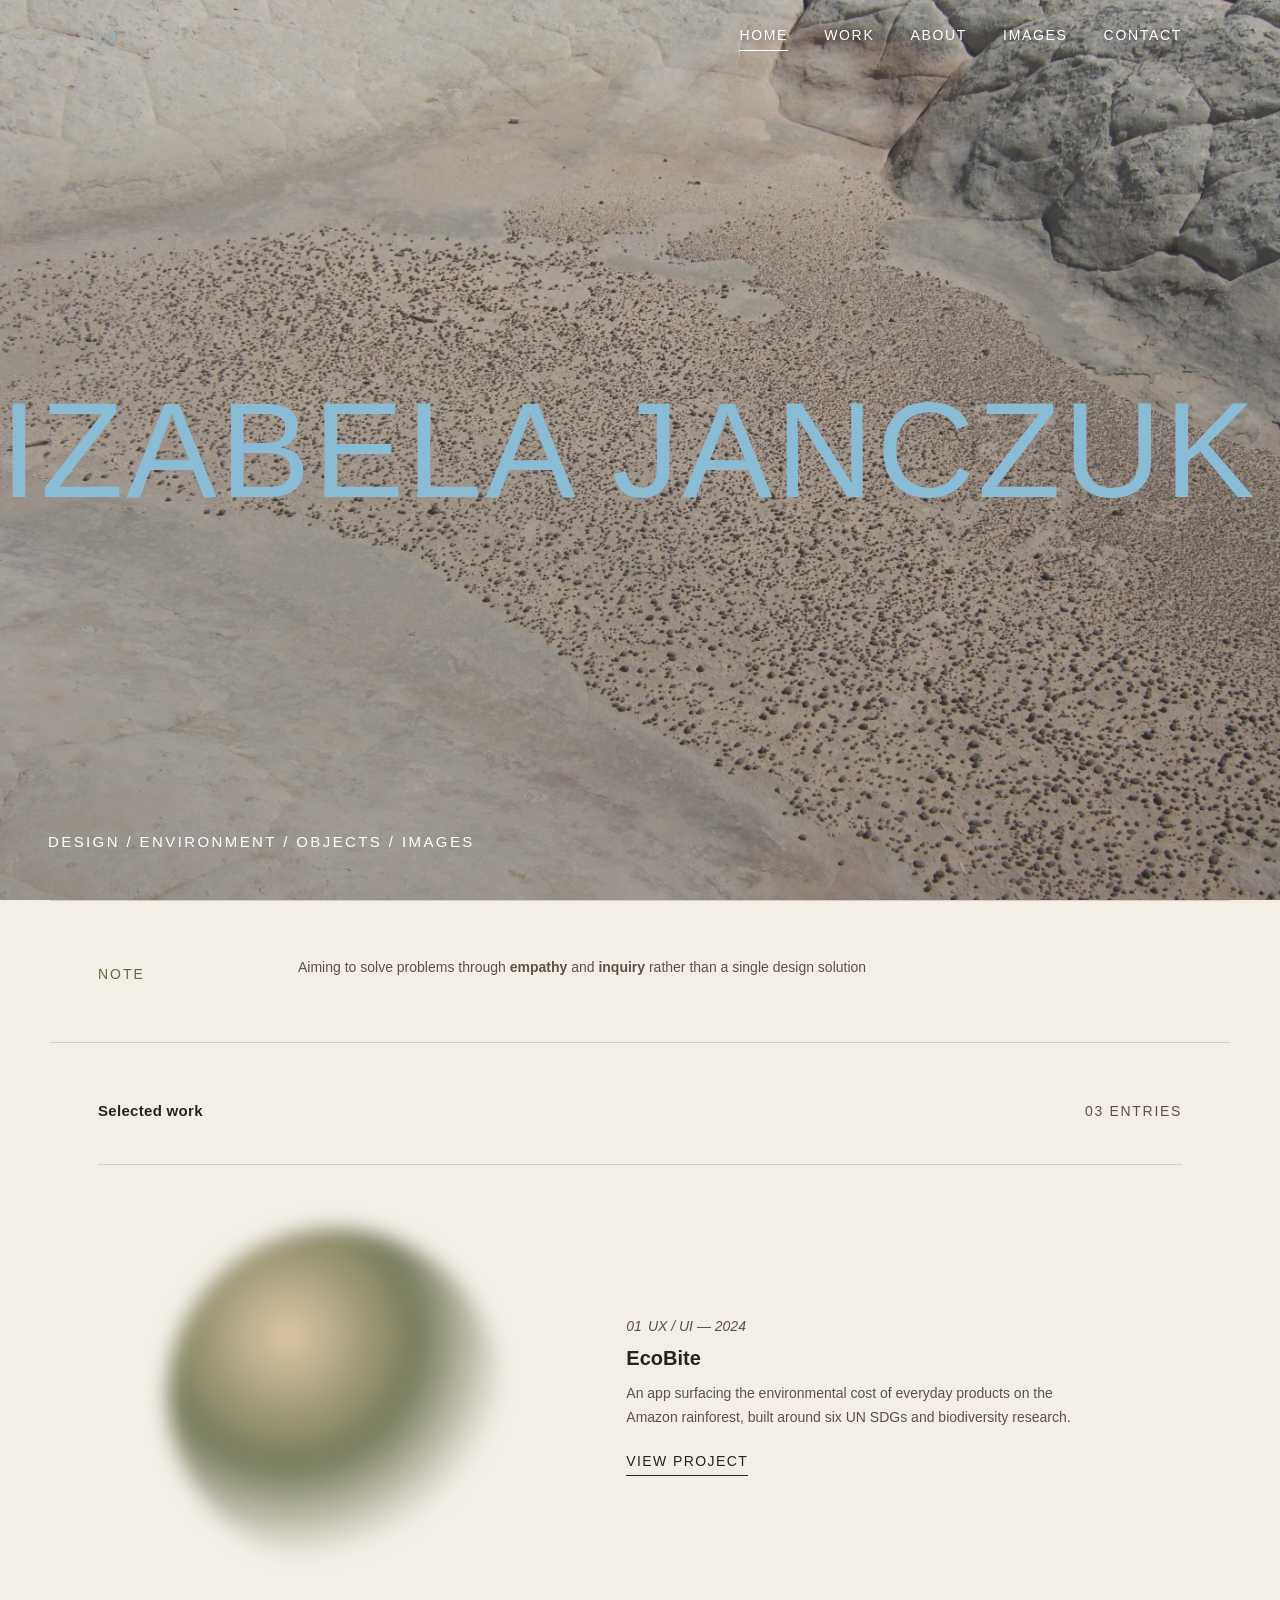
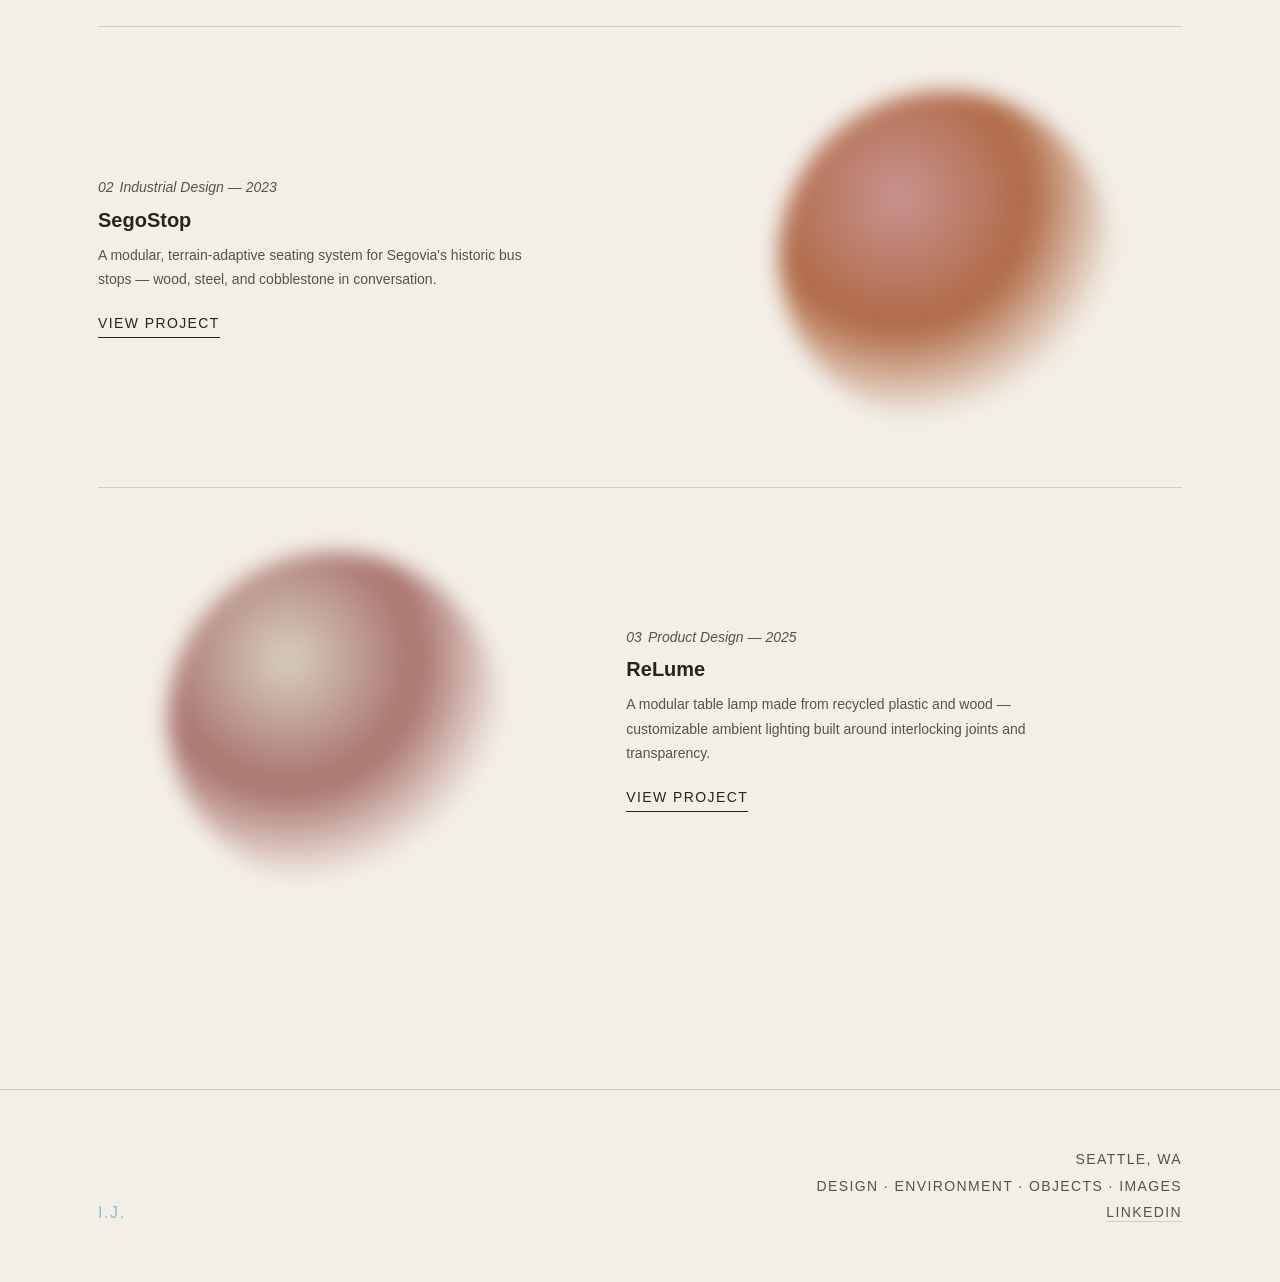
==== commit 72169428: "Single sans-serif site-wide, I.J. mark unified, dusty rose removed, About inverted - --serif now ali" ====
--- a/index.html
+++ b/index.html
@@ -6,7 +6,6 @@
   <title>Izabela Janczuk</title>
   <link rel="preconnect" href="https://fonts.googleapis.com" />
   <link rel="preconnect" href="https://fonts.gstatic.com" crossorigin />
-  <link href="https://fonts.googleapis.com/css2?family=Fraunces:opsz,wght,ital@9..144,100..600,0..1&display=swap" rel="stylesheet" />
   <link rel="icon" type="image/x-icon" href="favicon.ico" />
   <link rel="icon" type="image/png" sizes="32x32" href="favicon-32.png" />
   <link rel="apple-touch-icon" href="apple-touch-icon.png" />
--- a/styles.css
+++ b/styles.css
@@ -28,8 +28,12 @@
   --moss-deep: #64684a; /* darker moss for text on light backgrounds — 5.1:1 contrast on --bone */
   --stone: #d8cfbf;
   --line: rgba(37,36,33,0.16);
-
-  --serif: 'Fraunces', Georgia, serif;
+  --accent-blue: #8abcd6; /* the I.J. mark, site-wide */
+
+  /* Single sans-serif face, site-wide — hierarchy comes from size,
+     weight, and italics only. --serif is kept as an alias so existing
+     rules that reach for it (bold/italic titles, etc.) still work. */
+  --serif: 'Helvetica Neue', Helvetica, Arial, sans-serif;
   --sans: 'Helvetica Neue', Helvetica, Arial, sans-serif;
 
   --maxw: 1180px;
@@ -75,11 +79,11 @@
 .rule--denim { background: var(--denim); opacity: 0.55; }
 
 .cap-num {
-  font-family: var(--sans); font-size: 12px; letter-spacing: 0.08em;
-  text-transform: uppercase; color: var(--ink-soft);
+  font-family: var(--sans); font-size: 14px; font-style: italic;
+  color: var(--ink-soft);
 }
 .cap-num em {
-  font-family: var(--serif); font-style: italic; color: var(--oxblood);
+  font-style: italic; font-weight: 400; color: var(--ink-soft);
   margin-right: 6px;
 }
 
@@ -105,7 +109,7 @@
   display: inline-flex; align-items: center; gap: 8px;
   font-family: var(--sans);
   font-size: 14px; letter-spacing: 0.14em; text-transform: uppercase;
-  color: var(--rose-deep); border: 1px dashed var(--rose-deep);
+  color: var(--ink-soft); border: 1px dashed var(--line);
   padding: 6px 12px; border-radius: 2px; margin-bottom: 28px;
 }
 
@@ -127,8 +131,8 @@
 }
 
 .logo {
-  font-family: var(--serif); font-weight: 400; font-size: 17px;
-  letter-spacing: 0.02em; color: var(--ink);
+  font-family: var(--sans); font-weight: 500; font-size: 14px;
+  letter-spacing: 0.1em; color: var(--accent-blue);
 }
 
 .nav {
@@ -158,8 +162,7 @@
 }
 body.home-page main { padding-top: 0; }
 body.home-page .site-header .logo {
-  font-family: var(--sans); font-size: 14px; letter-spacing: 0.1em;
-  color: #8abcd6; text-shadow: 0 1px 6px rgba(0,0,0,0.35);
+  text-shadow: 0 1px 6px rgba(0,0,0,0.35);
   transition: color 0.3s;
 }
 body.home-page .site-header .nav a,
@@ -192,7 +195,8 @@
 }
 
 .footer-wordmark {
-  font-family: var(--serif); font-size: 22px; font-style: italic; color: var(--ink);
+  font-family: var(--sans); font-weight: 500; font-size: 16px;
+  letter-spacing: 0.1em; color: var(--accent-blue);
 }
 
 .footer-meta {
@@ -289,7 +293,7 @@
   font-size: 14px; line-height: 1.5; max-width: 760px;
   color: var(--ink-soft);
 }
-.intro-text em { color: var(--rose-deep); font-style: italic; }
+.intro-text em { color: var(--ink); font-style: italic; }
 .intro-text strong { font-weight: 600; }
 
 .section-head {
@@ -298,7 +302,7 @@
   max-width: var(--maxw); margin: 0 auto;
   display: flex; justify-content: space-between; align-items: baseline;
 }
-.section-title { font-family: var(--serif); font-weight: 400; font-size: 15px; letter-spacing: 0.02em; }
+.section-title { font-family: var(--sans); font-weight: 700; font-size: 15px; letter-spacing: 0.02em; }
 .section-count { font-size: 14px; letter-spacing: 0.12em; color: var(--ink-soft); text-transform: uppercase; }
 
 .work {
@@ -337,10 +341,13 @@
 
 .entry-copy { max-width: 460px; }
 .entry-title {
-  font-family: var(--serif); font-weight: 500; font-style: italic;
-  font-size: clamp(28px, 3.6vw, 42px); line-height: 1.05; margin: 14px 0 10px;
-}
-.entry-desc { font-size: 14.5px; line-height: 1.75; color: var(--ink-soft); }
+  font-family: var(--sans); font-weight: 700; font-style: normal;
+  font-size: 20px; line-height: 1.25; margin: 8px 0 10px; color: var(--ink);
+}
+.entry-desc {
+  font-family: var(--sans); font-weight: 400; font-style: normal;
+  font-size: 14px; line-height: 1.75; color: var(--ink-soft);
+}
 .entry-view {
   display: inline-block; margin-top: 20px;
   font-size: 14px; letter-spacing: 0.1em; text-transform: uppercase;
@@ -360,8 +367,34 @@
 }
 
 /* ============================================================
-   ABOUT PAGE
-   ============================================================ */
+   ABOUT PAGE — inverted: dark ground, bone/white text
+   ============================================================ */
+
+body.about-page { background: var(--ink); }
+body.about-page .site-header,
+body.about-page .site-footer {
+  background: var(--ink);
+  backdrop-filter: none; -webkit-backdrop-filter: none;
+  border-color: rgba(243,239,231,0.15);
+}
+body.about-page .nav a { color: rgba(243,239,231,0.75); }
+body.about-page .nav a:hover,
+body.about-page .nav a.active { color: var(--chalk); border-color: var(--accent-blue); }
+body.about-page .menu-toggle { color: var(--chalk); }
+body.about-page .footer-meta { color: rgba(243,239,231,0.75); }
+body.about-page .footer-meta a:hover { border-color: var(--accent-blue); }
+
+body.about-page .tag { color: var(--chalk); border-color: rgba(243,239,231,0.4); }
+body.about-page .about-greeting { color: var(--chalk); }
+body.about-page .about-bio-eyebrow,
+body.about-page .about-cv-label { color: rgba(243,239,231,0.7); }
+body.about-page .about-bio-text p { color: rgba(243,239,231,0.82); }
+body.about-page .about-bio,
+body.about-page .about-cv { border-top-color: rgba(243,239,231,0.18); }
+body.about-page .cv-head { color: var(--chalk); }
+body.about-page .cv-col ul li { color: rgba(243,239,231,0.75); }
+body.about-page .cv-entry .t { color: var(--chalk); }
+body.about-page .cv-entry .s { color: rgba(243,239,231,0.7); }
 
 .about-page {
   padding-top: clamp(56px, 8vw, 96px);
@@ -377,7 +410,7 @@
 .about-greeting {
   font-family: var(--sans); font-weight: 300;
   font-size: clamp(3.5rem, 9vw, 6.5rem); line-height: 1;
-  margin-top: 20px; color: var(--rose-deep);
+  margin-top: 20px; color: var(--ink);
 }
 
 .about-photo img {
@@ -412,8 +445,8 @@
 }
 
 .cv-head {
-  font-family: var(--serif); font-style: italic; font-size: 18px; font-weight: 400;
-  color: var(--rose-deep); margin-bottom: 16px; margin-top: 32px;
+  font-family: var(--sans); font-style: italic; font-size: 18px; font-weight: 400;
+  color: var(--ink); margin-bottom: 16px; margin-top: 32px;
 }
 .cv-col > .cv-head:first-child { margin-top: 0; }
 
@@ -442,7 +475,7 @@
   font-family: var(--sans); font-weight: 300;
   font-size: clamp(2rem, 4.5vw, 3.2rem); line-height: 1.05;
   letter-spacing: -0.01em; margin-bottom: 16px;
-  color: var(--rose-deep);
+  color: var(--ink);
 }
 
 .page-lead {
@@ -553,14 +586,14 @@
 .segostop-page .sego-pivot      { border-left-color: var(--terracotta); }
 .segostop-page .sego-pivot-title { color: var(--terracotta); }
 
-/* ReLume accent — rose-deep */
-.relume-page .cs-h       { color: var(--rose-deep); }
-.relume-page .cs-subh    { color: var(--rose-deep); }
+/* ReLume accent — ink (dusty rose retired as a text color) */
+.relume-page .cs-h       { color: var(--ink); }
+.relume-page .cs-subh    { color: var(--ink); }
 .relume-page .acc-group  { border-top: 1px solid rgba(169,114,109,0.3); }
 .relume-page .acc        { border-bottom: 1px solid rgba(169,114,109,0.3); }
-.relume-page .acc summary { color: var(--rose-deep); }
+.relume-page .acc summary { color: var(--ink); }
 .relume-page .sego-pivot      { border-left-color: var(--rose-deep); }
-.relume-page .sego-pivot-title { color: var(--rose-deep); }
+.relume-page .sego-pivot-title { color: var(--ink); }
 
 /* ============================================================
    SHARED CASE STUDY COMPONENTS
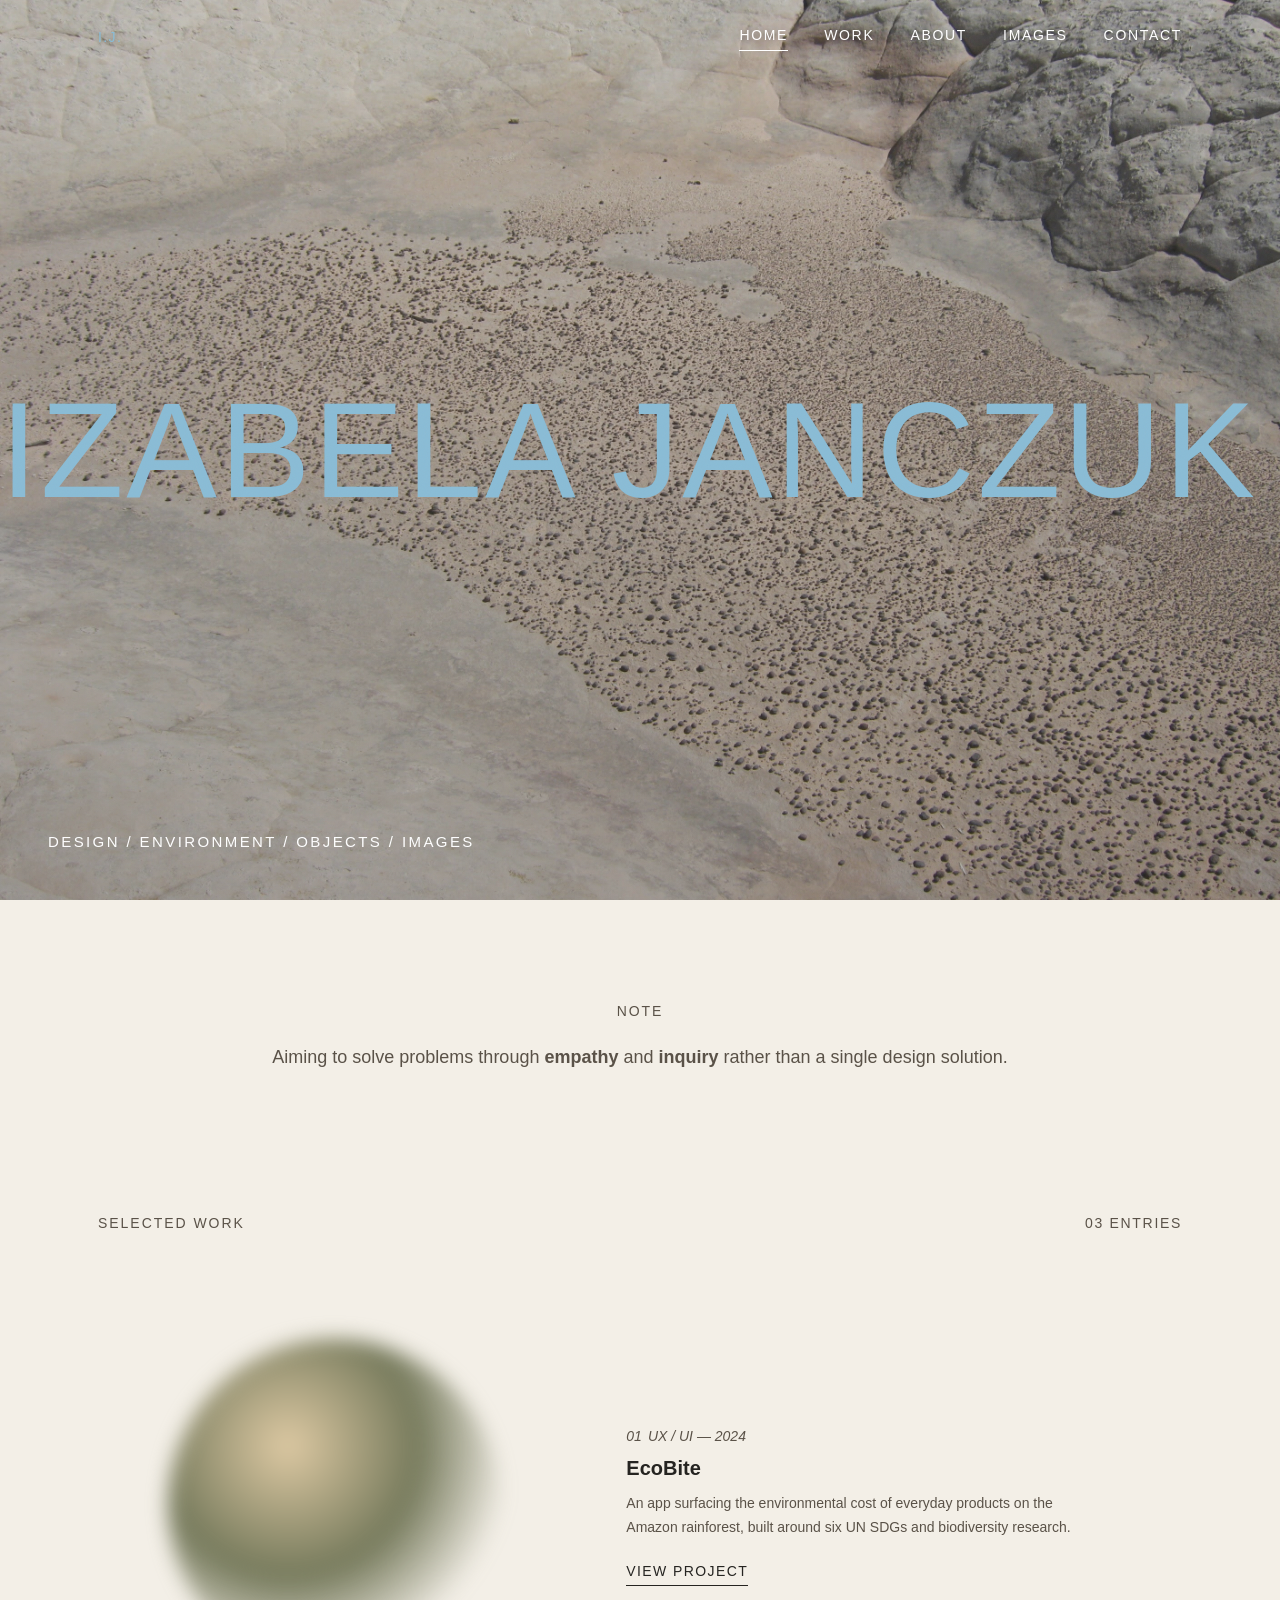
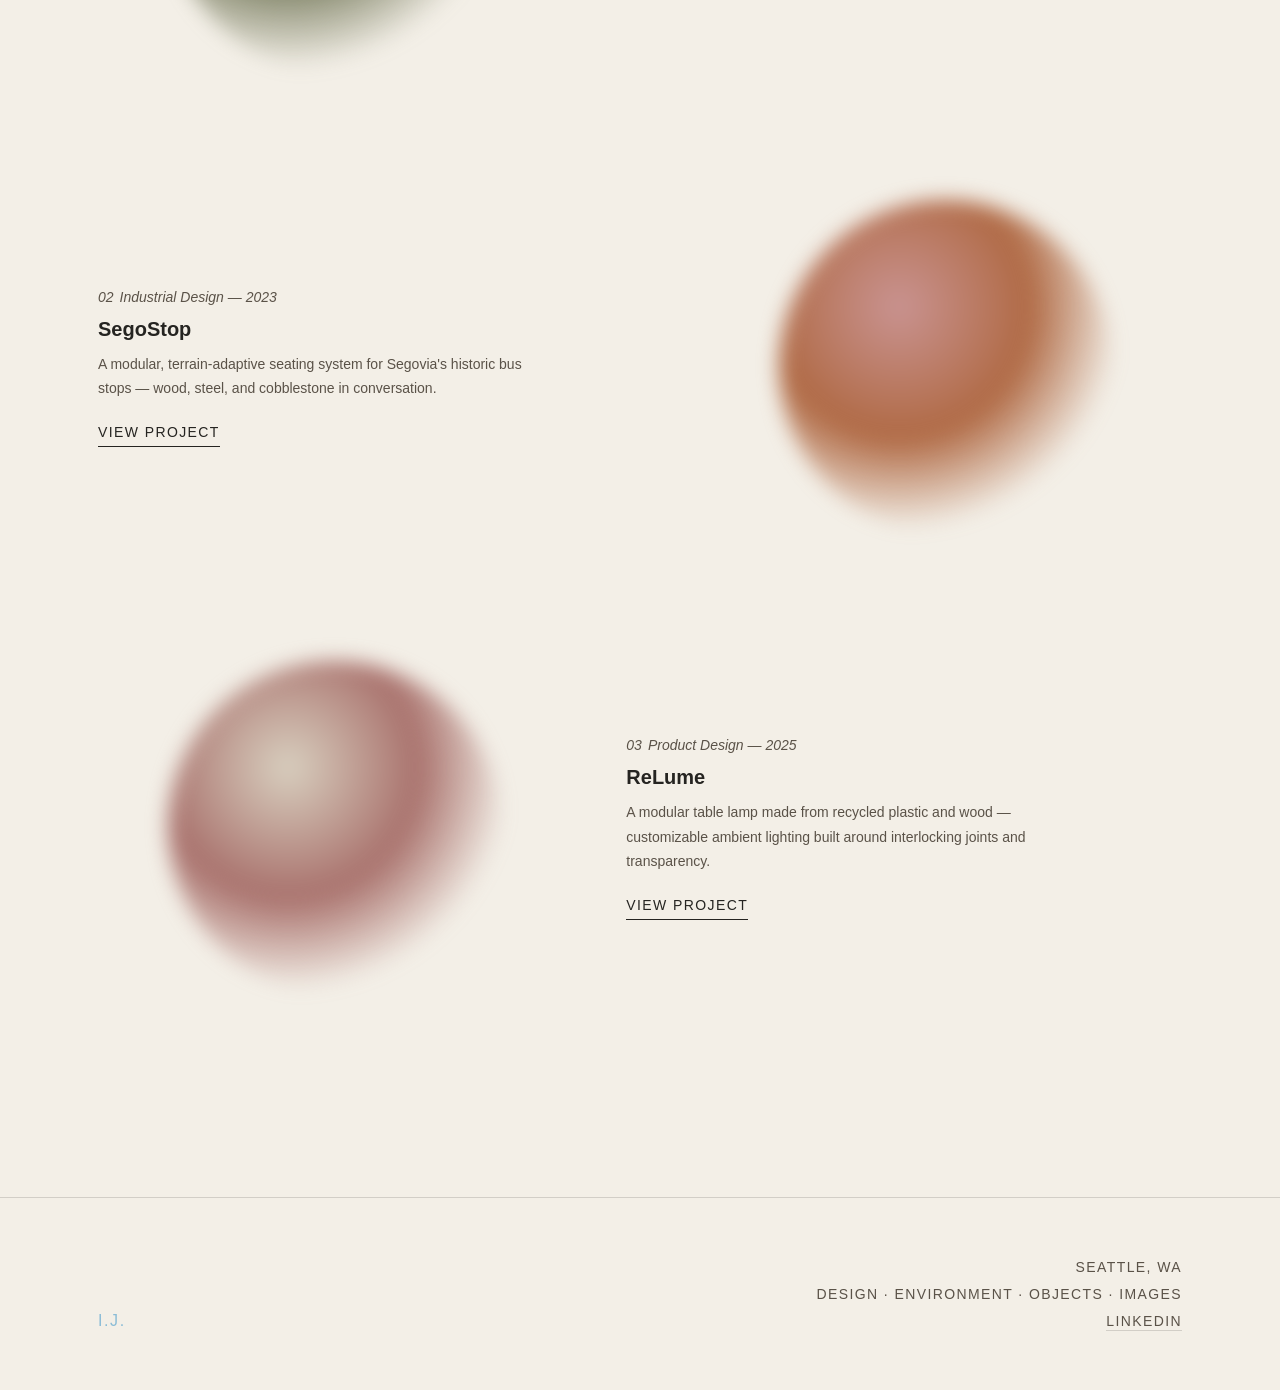
==== commit f31c49e0: "Unify all case-study text to ink, fix About header bug, restructure About lead, center home Note tex" ====
--- a/index.html
+++ b/index.html
@@ -50,7 +50,7 @@
     <!-- Intro note -->
     <section class="intro reveal">
       <div class="intro-eyebrow">Note</div>
-      <p class="intro-text">Aiming to solve problems through <strong>empathy</strong> and <strong>inquiry</strong> rather than a single design solution</p>
+      <p class="intro-text">Aiming to solve problems through <strong>empathy</strong> and <strong>inquiry</strong> rather than a single design solution.</p>
     </section>
 
     <!-- Selected work: three distinct editorial spreads, not repeated cards -->
--- a/styles.css
+++ b/styles.css
@@ -29,6 +29,7 @@
   --stone: #d8cfbf;
   --line: rgba(37,36,33,0.16);
   --accent-blue: #8abcd6; /* the I.J. mark, site-wide */
+  --ink-blue: #1c2b36;    /* dark blue ground for the About page */
 
   /* Single sans-serif face, site-wide — hierarchy comes from size,
      weight, and italics only. --serif is kept as an alias so existing
@@ -144,7 +145,7 @@
   border-bottom: 1px solid transparent; padding-bottom: 3px;
   transition: color 0.2s, border-color 0.2s;
 }
-.nav a:hover, .nav a.active { color: var(--ink); border-color: var(--rose-deep); }
+.nav a:hover, .nav a.active { color: var(--ink); border-color: var(--accent-blue); }
 
 .menu-toggle {
   display: none; background: none; border: none;
@@ -181,7 +182,7 @@
 body.home-page .site-header.scrolled .nav a,
 body.home-page .site-header.scrolled .menu-toggle { color: var(--ink-soft); text-shadow: none; }
 body.home-page .site-header.scrolled .nav a:hover,
-body.home-page .site-header.scrolled .nav a.active { color: var(--ink); border-color: var(--rose-deep); }
+body.home-page .site-header.scrolled .nav a.active { color: var(--ink); border-color: var(--accent-blue); }
 
 /* ============================================================
    FOOTER
@@ -279,30 +280,33 @@
    ============================================================ */
 
 .intro {
-  border-top: 1px solid var(--line);
-  padding: 56px var(--pad) 56px;
+  padding: 100px var(--pad) 100px;
   max-width: var(--maxw); margin: 0 auto;
-  display: grid; grid-template-columns: 160px 1fr; gap: 40px;
+  display: flex; flex-direction: column; align-items: center;
+  gap: 20px; text-align: center;
 }
 .intro-eyebrow {
   font-size: 14px; letter-spacing: 0.14em; text-transform: uppercase;
-  color: var(--moss-deep); padding-top: 6px;
+  color: var(--ink-soft);
 }
 .intro-text {
   font-family: var(--sans); font-weight: 400;
-  font-size: 14px; line-height: 1.5; max-width: 760px;
+  font-size: 18px; line-height: 1.6; max-width: 100%;
   color: var(--ink-soft);
+  text-wrap: pretty;
 }
 .intro-text em { color: var(--ink); font-style: italic; }
 .intro-text strong { font-weight: 600; }
 
 .section-head {
-  border-top: 1px solid var(--line);
-  padding: 56px var(--pad) 40px;
+  padding: 40px var(--pad) 40px;
   max-width: var(--maxw); margin: 0 auto;
   display: flex; justify-content: space-between; align-items: baseline;
 }
-.section-title { font-family: var(--sans); font-weight: 700; font-size: 15px; letter-spacing: 0.02em; }
+.section-title {
+  font-family: var(--sans); font-weight: 400; font-size: 14px;
+  letter-spacing: 0.14em; text-transform: uppercase; color: var(--ink-soft);
+}
 .section-count { font-size: 14px; letter-spacing: 0.12em; color: var(--ink-soft); text-transform: uppercase; }
 
 .work {
@@ -314,7 +318,7 @@
    rather than a photograph ---- */
 .entry {
   display: grid; grid-template-columns: 0.85fr 1fr; gap: 56px; align-items: center;
-  padding: 64px 0; border-top: 1px solid var(--line);
+  padding: 64px 0;
 }
 .entry:nth-child(even) { grid-template-columns: 1fr 0.85fr; }
 .entry:nth-child(even) .entry-visual { order: 2; }
@@ -370,33 +374,37 @@
    ABOUT PAGE — inverted: dark ground, bone/white text
    ============================================================ */
 
-body.about-page { background: var(--ink); }
-body.about-page .site-header,
+body.about-page { background: var(--ink-blue); }
 body.about-page .site-footer {
-  background: var(--ink);
+  background: var(--ink-blue);
   backdrop-filter: none; -webkit-backdrop-filter: none;
   border-color: rgba(243,239,231,0.15);
 }
-body.about-page .nav a { color: rgba(243,239,231,0.75); }
+/* The menu bar itself flips to the light accent blue on this page,
+   with bone text and the I.J. mark in dark blue for contrast */
+body.about-page .site-header {
+  background: var(--accent-blue);
+  backdrop-filter: none; -webkit-backdrop-filter: none;
+  border-color: rgba(28,43,54,0.2);
+}
+body.about-page .site-header .logo { color: var(--ink-blue); }
+body.about-page .nav a { color: var(--bone); }
 body.about-page .nav a:hover,
-body.about-page .nav a.active { color: var(--chalk); border-color: var(--accent-blue); }
-body.about-page .menu-toggle { color: var(--chalk); }
+body.about-page .nav a.active { color: var(--ink-blue); border-color: var(--ink-blue); }
+body.about-page .menu-toggle { color: var(--bone); }
 body.about-page .footer-meta { color: rgba(243,239,231,0.75); }
 body.about-page .footer-meta a:hover { border-color: var(--accent-blue); }
 
-body.about-page .tag { color: var(--chalk); border-color: rgba(243,239,231,0.4); }
 body.about-page .about-greeting { color: var(--chalk); }
-body.about-page .about-bio-eyebrow,
 body.about-page .about-cv-label { color: rgba(243,239,231,0.7); }
 body.about-page .about-bio-text p { color: rgba(243,239,231,0.82); }
-body.about-page .about-bio,
 body.about-page .about-cv { border-top-color: rgba(243,239,231,0.18); }
 body.about-page .cv-head { color: var(--chalk); }
 body.about-page .cv-col ul li { color: rgba(243,239,231,0.75); }
 body.about-page .cv-entry .t { color: var(--chalk); }
 body.about-page .cv-entry .s { color: rgba(243,239,231,0.7); }
 
-.about-page {
+main.about-page {
   padding-top: clamp(56px, 8vw, 96px);
   padding-bottom: clamp(60px, 9vw, 100px);
 }
@@ -410,7 +418,7 @@
 .about-greeting {
   font-family: var(--sans); font-weight: 300;
   font-size: clamp(3.5rem, 9vw, 6.5rem); line-height: 1;
-  margin-top: 20px; color: var(--ink);
+  color: var(--ink); margin-bottom: 28px;
 }
 
 .about-photo img {
@@ -418,16 +426,6 @@
   filter: sepia(0.06) brightness(0.97) contrast(1.03);
 }
 
-.about-bio {
-  display: grid; grid-template-columns: 160px 1fr; gap: 40px;
-  border-top: 1px solid var(--line);
-  padding-top: clamp(48px, 7vw, 80px);
-  margin-bottom: clamp(56px, 8vw, 90px);
-}
-.about-bio-eyebrow {
-  font-size: 14px; letter-spacing: 0.14em; text-transform: uppercase;
-  color: var(--ink-soft); padding-top: 4px;
-}
 .about-bio-text p {
   font-size: 15px; line-height: 1.8; color: var(--ink-soft);
   max-width: 64ch; margin-bottom: 18px;
@@ -447,16 +445,18 @@
 .cv-head {
   font-family: var(--sans); font-style: italic; font-size: 18px; font-weight: 400;
   color: var(--ink); margin-bottom: 16px; margin-top: 32px;
+  text-wrap: pretty;
 }
 .cv-col > .cv-head:first-child { margin-top: 0; }
 
 .cv-col ul li {
   font-size: 14px; color: var(--ink-soft); line-height: 1.6; margin-bottom: 8px;
+  text-wrap: pretty;
 }
 
 .cv-entry { margin-bottom: 20px; }
-.cv-entry .t { font-size: 14px; color: var(--ink); font-weight: 500; line-height: 1.4; margin-bottom: 3px; }
-.cv-entry .s { font-size: 14px; color: var(--ink-soft); line-height: 1.55; }
+.cv-entry .t { font-size: 14px; color: var(--ink); font-weight: 500; line-height: 1.4; margin-bottom: 3px; text-wrap: pretty; }
+.cv-entry .s { font-size: 14px; color: var(--ink-soft); line-height: 1.55; text-wrap: pretty; }
 
 /* ============================================================
    PROJECTS PAGE
@@ -568,23 +568,25 @@
 .cs-text { max-width: none; }
 .cs-text p { font-size: 15px; line-height: 1.75; color: var(--ink-soft); margin-bottom: 16px; }
 
-/* Ecobite accent — moss */
-.ecobite-page .cs-h       { color: var(--moss); }
-.ecobite-page .cs-subh    { color: var(--moss); }
+/* Ecobite — text stays the same ink as every other page; moss kept
+   only as a non-text border accent */
+.ecobite-page .cs-h       { color: var(--ink); }
+.ecobite-page .cs-subh    { color: var(--ink); }
 .ecobite-page .acc-group  { border-top: 1px solid rgba(118,122,92,0.3); }
 .ecobite-page .acc        { border-bottom: 1px solid rgba(118,122,92,0.3); }
-.ecobite-page .acc summary { color: var(--moss); }
-
-/* Segostop accent — terracotta */
-.segostop-page .cs-h       { color: var(--terracotta); }
-.segostop-page .cs-subh    { color: var(--terracotta); }
+.ecobite-page .acc summary { color: var(--ink); }
+
+/* Segostop — text stays ink; terracotta kept only as a non-text
+   border/background accent */
+.segostop-page .cs-h       { color: var(--ink); }
+.segostop-page .cs-subh    { color: var(--ink); }
 .segostop-page .acc-group  { border-top: 1px solid rgba(176,106,69,0.3); }
 .segostop-page .acc        { border-bottom: 1px solid rgba(176,106,69,0.3); }
-.segostop-page .acc summary { color: var(--terracotta); }
-.segostop-page .sego-metric-num { color: var(--terracotta); }
+.segostop-page .acc summary { color: var(--ink); }
+.segostop-page .sego-metric-num { color: var(--ink); }
 .segostop-page .sego-vote-bar   { background: var(--terracotta); }
 .segostop-page .sego-pivot      { border-left-color: var(--terracotta); }
-.segostop-page .sego-pivot-title { color: var(--terracotta); }
+.segostop-page .sego-pivot-title { color: var(--ink); }
 
 /* ReLume accent — ink (dusty rose retired as a text color) */
 .relume-page .cs-h       { color: var(--ink); }
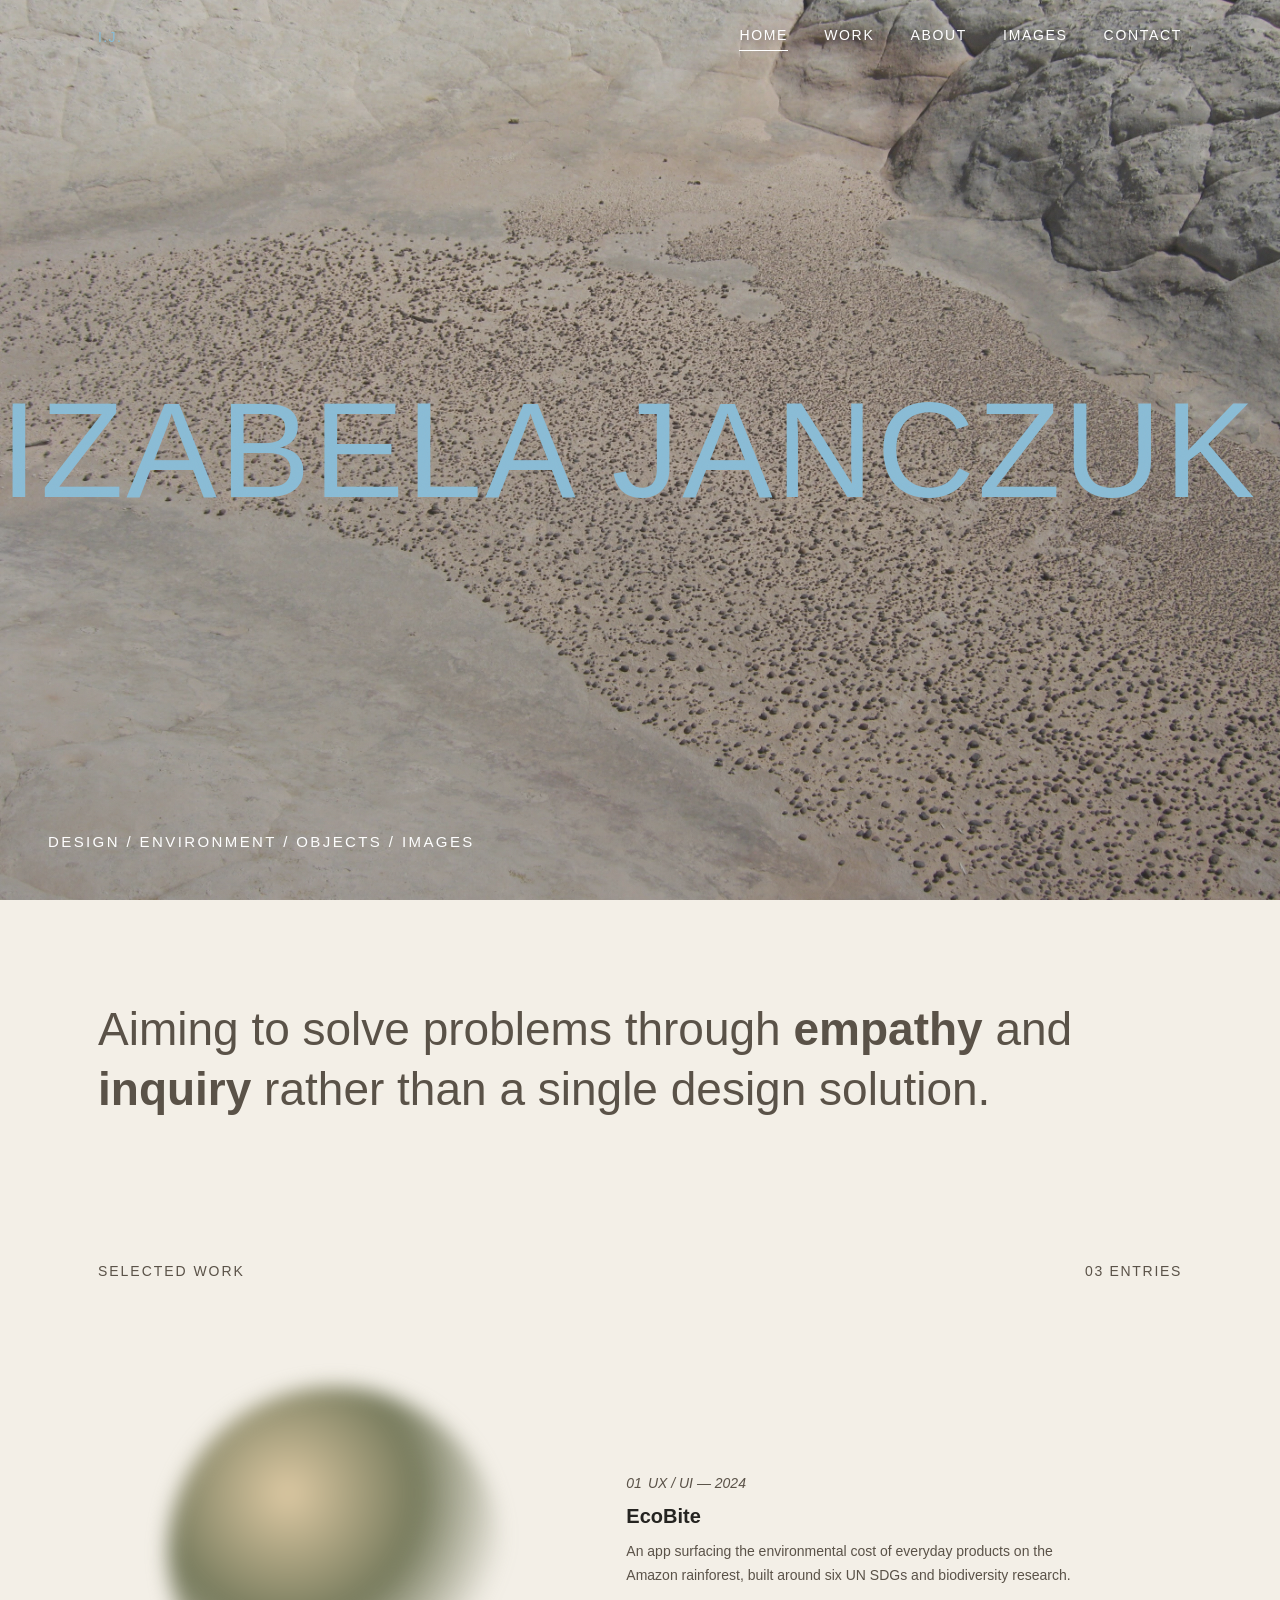
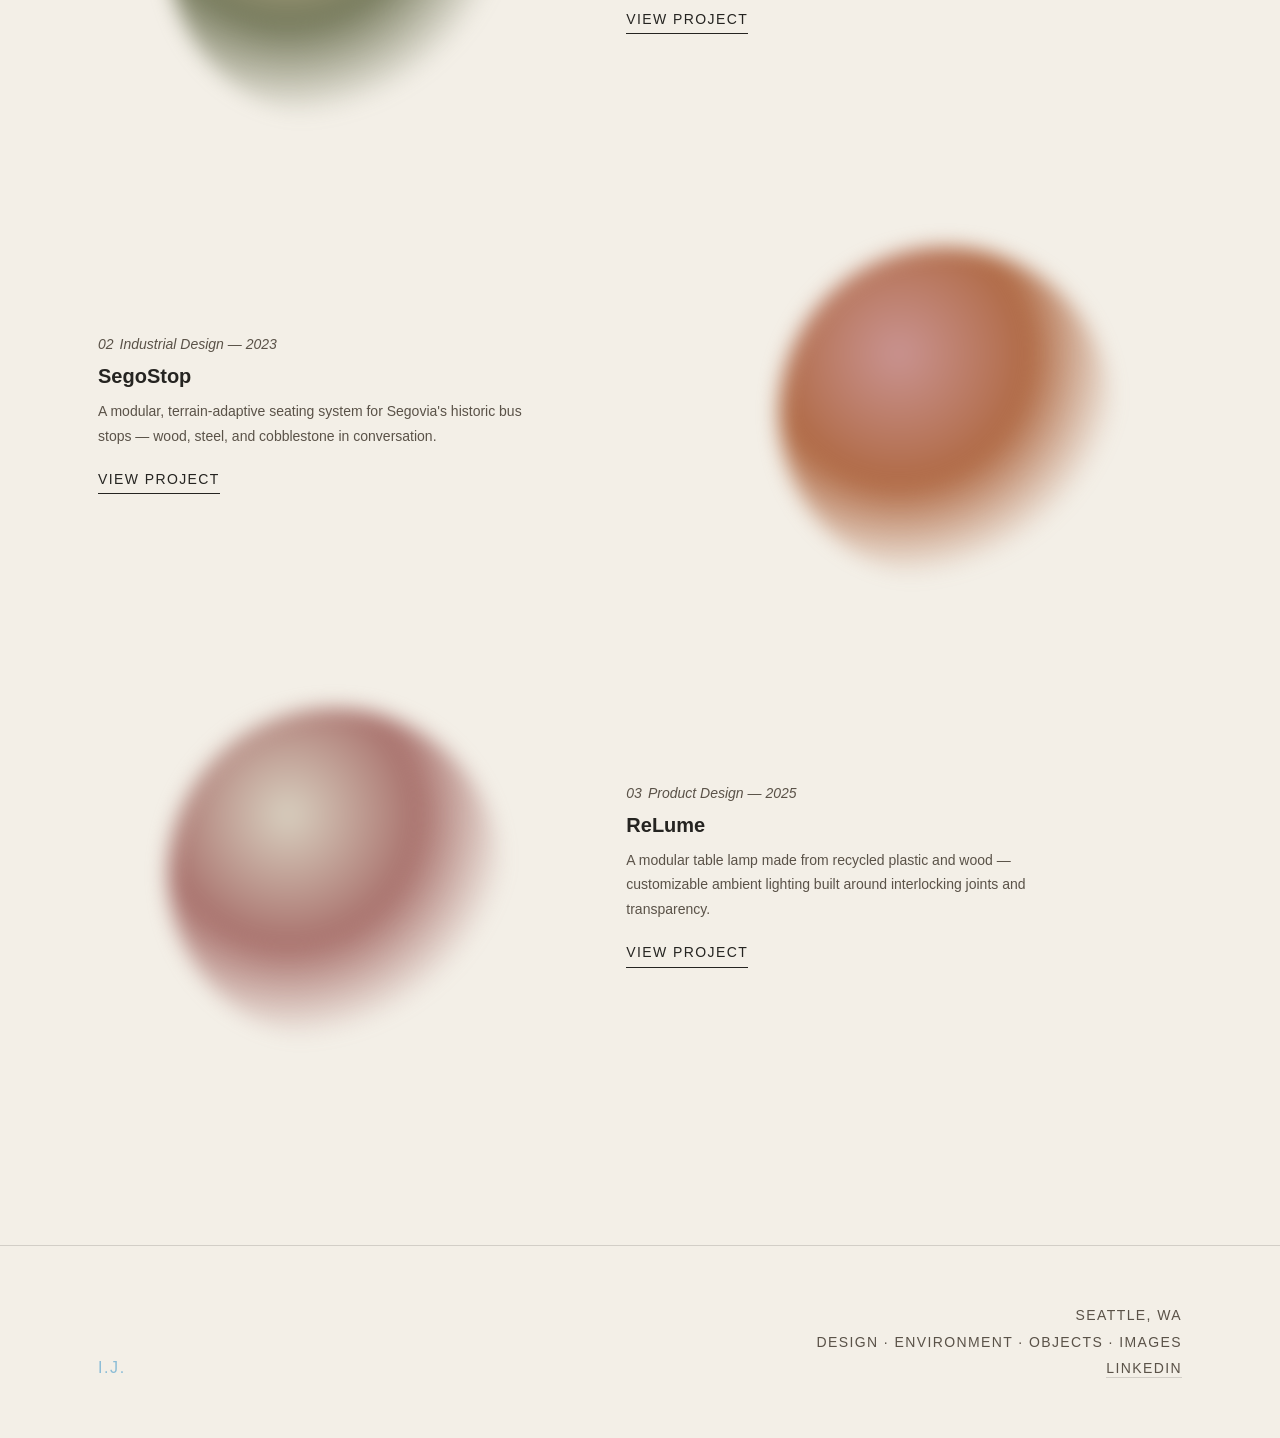
==== commit 53c634c0: "Home Note section: remove label, enlarge statement to span the row width Removed the "NOTE" eyebrow " ====
--- a/index.html
+++ b/index.html
@@ -49,7 +49,6 @@
 
     <!-- Intro note -->
     <section class="intro reveal">
-      <div class="intro-eyebrow">Note</div>
       <p class="intro-text">Aiming to solve problems through <strong>empathy</strong> and <strong>inquiry</strong> rather than a single design solution.</p>
     </section>
 
--- a/styles.css
+++ b/styles.css
@@ -282,16 +282,10 @@
 .intro {
   padding: 100px var(--pad) 100px;
   max-width: var(--maxw); margin: 0 auto;
-  display: flex; flex-direction: column; align-items: center;
-  gap: 20px; text-align: center;
-}
-.intro-eyebrow {
-  font-size: 14px; letter-spacing: 0.14em; text-transform: uppercase;
-  color: var(--ink-soft);
 }
 .intro-text {
   font-family: var(--sans); font-weight: 400;
-  font-size: 18px; line-height: 1.6; max-width: 100%;
+  font-size: clamp(28px, 3.8vw, 46px); line-height: 1.3;
   color: var(--ink-soft);
   text-wrap: pretty;
 }
@@ -418,7 +412,7 @@
 .about-greeting {
   font-family: var(--sans); font-weight: 300;
   font-size: clamp(3.5rem, 9vw, 6.5rem); line-height: 1;
-  color: var(--ink); margin-bottom: 28px;
+  color: var(--ink); margin-top: -0.2em; margin-bottom: 28px;
 }
 
 .about-photo img {
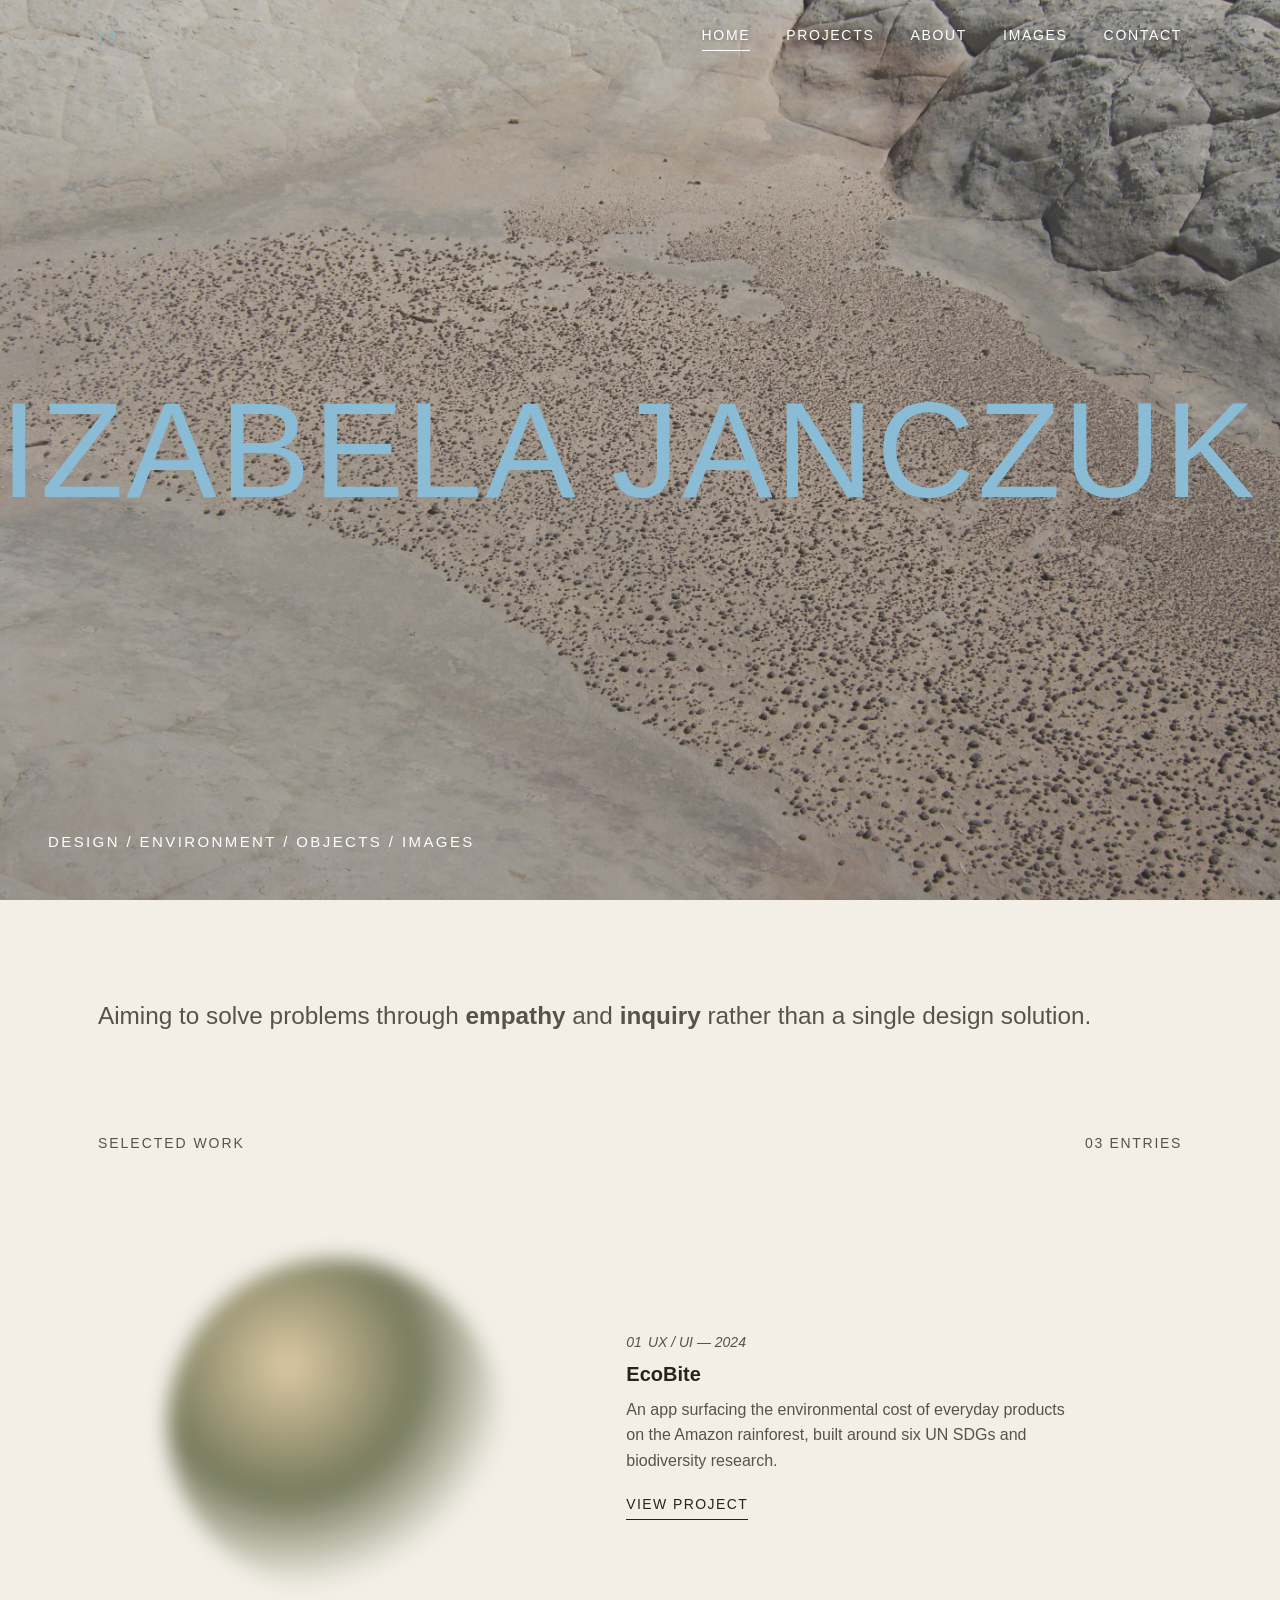
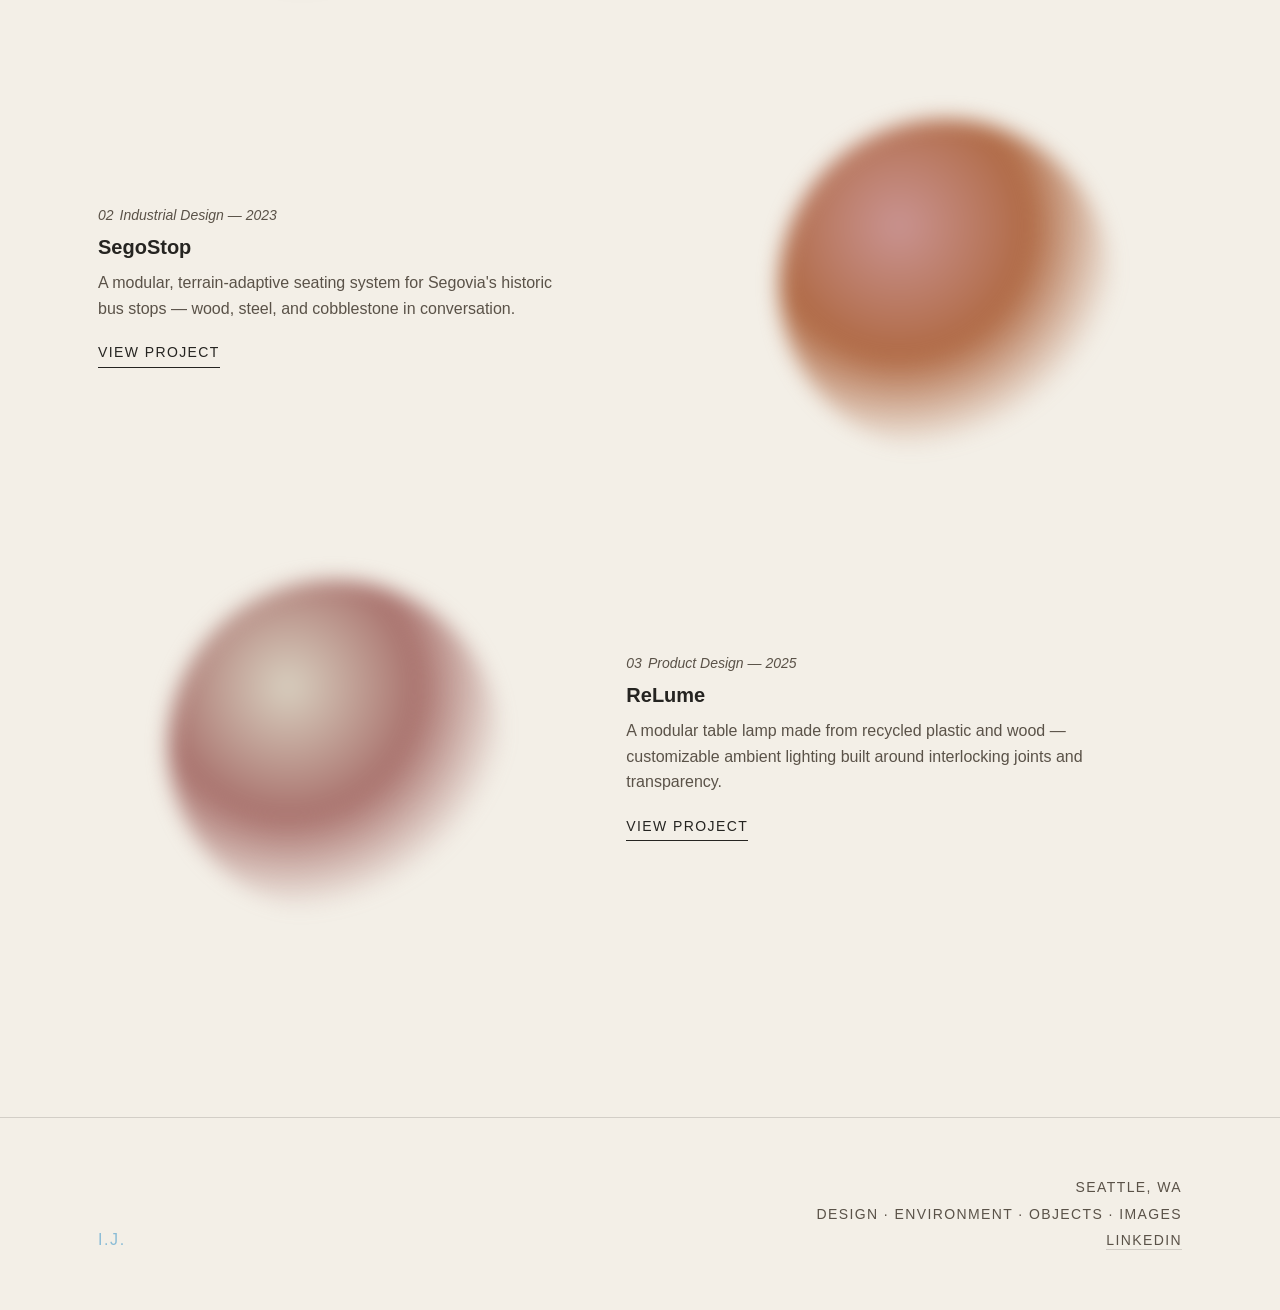
==== commit 27b7b759: "Rename "Work" nav link to "Projects" Co-Authored-By: Claude Sonnet 5 <noreply@anthropic.com>" ====
--- a/index.html
+++ b/index.html
@@ -20,7 +20,7 @@
       <button class="menu-toggle" aria-label="Menu">☰</button>
       <nav class="nav">
         <a href="index.html">Home</a>
-        <a href="projects.html">Work</a>
+        <a href="projects.html">Projects</a>
         <a href="about.html">About</a>
         <a href="gallery.html">Images</a>
         <a href="contact.html">Contact</a>
--- a/styles.css
+++ b/styles.css
@@ -285,15 +285,15 @@
 }
 .intro-text {
   font-family: var(--sans); font-weight: 400;
-  font-size: clamp(28px, 3.8vw, 46px); line-height: 1.3;
+  font-size: clamp(16px, 1.9vw, 26px); line-height: 1.3;
   color: var(--ink-soft);
-  text-wrap: pretty;
+  white-space: nowrap;
 }
 .intro-text em { color: var(--ink); font-style: italic; }
 .intro-text strong { font-weight: 600; }
 
 .section-head {
-  padding: 40px var(--pad) 40px;
+  padding: 0 var(--pad) 40px;
   max-width: var(--maxw); margin: 0 auto;
   display: flex; justify-content: space-between; align-items: baseline;
 }
@@ -344,7 +344,7 @@
 }
 .entry-desc {
   font-family: var(--sans); font-weight: 400; font-style: normal;
-  font-size: 14px; line-height: 1.75; color: var(--ink-soft);
+  font-size: 16px; line-height: 1.6; color: var(--ink-soft);
 }
 .entry-view {
   display: inline-block; margin-top: 20px;
@@ -405,25 +405,27 @@
 
 .about-lead {
   display: grid; grid-template-columns: 1fr 0.65fr;
-  gap: clamp(40px, 6vw, 80px); align-items: start;
+  gap: clamp(40px, 6vw, 80px); align-items: stretch;
   margin-bottom: clamp(56px, 8vw, 90px);
 }
 
 .about-greeting {
   font-family: var(--sans); font-weight: 300;
   font-size: clamp(3.5rem, 9vw, 6.5rem); line-height: 1;
-  color: var(--ink); margin-top: -0.2em; margin-bottom: 28px;
-}
-
+  color: var(--ink); margin-top: -0.155em; margin-bottom: 28px;
+}
+
+.about-photo { overflow: hidden; border-radius: 2px; }
 .about-photo img {
-  width: 100%; border-radius: 2px;
+  width: 100%; height: 100%; object-fit: cover; display: block;
   filter: sepia(0.06) brightness(0.97) contrast(1.03);
 }
 
 .about-bio-text p {
-  font-size: 15px; line-height: 1.8; color: var(--ink-soft);
-  max-width: 64ch; margin-bottom: 18px;
-}
+  font-size: 16px; line-height: 1.6; color: var(--ink-soft);
+  max-width: 64ch; margin-bottom: 14px;
+}
+.about-bio-text p:last-child { margin-bottom: 0; }
 
 .about-cv { border-top: 1px solid var(--line); padding-top: clamp(48px, 7vw, 80px); }
 .about-cv-label {
@@ -444,13 +446,13 @@
 .cv-col > .cv-head:first-child { margin-top: 0; }
 
 .cv-col ul li {
-  font-size: 14px; color: var(--ink-soft); line-height: 1.6; margin-bottom: 8px;
+  font-size: 15px; color: var(--ink-soft); line-height: 1.5; margin-bottom: 6px;
   text-wrap: pretty;
 }
 
-.cv-entry { margin-bottom: 20px; }
-.cv-entry .t { font-size: 14px; color: var(--ink); font-weight: 500; line-height: 1.4; margin-bottom: 3px; text-wrap: pretty; }
-.cv-entry .s { font-size: 14px; color: var(--ink-soft); line-height: 1.55; text-wrap: pretty; }
+.cv-entry { margin-bottom: 16px; }
+.cv-entry .t { font-size: 15px; color: var(--ink); font-weight: 500; line-height: 1.35; margin-bottom: 2px; text-wrap: pretty; }
+.cv-entry .s { font-size: 14px; color: var(--ink-soft); line-height: 1.45; text-wrap: pretty; }
 
 /* ============================================================
    PROJECTS PAGE
@@ -462,23 +464,23 @@
 }
 
 .page-head {
-  border-top: 1px solid var(--line); padding-top: 56px; margin-bottom: 48px;
+  border-top: 1px solid var(--line); padding-top: 56px; margin-bottom: 24px;
 }
 
 .page-display {
   font-family: var(--sans); font-weight: 300;
   font-size: clamp(2rem, 4.5vw, 3.2rem); line-height: 1.05;
-  letter-spacing: -0.01em; margin-bottom: 16px;
+  letter-spacing: -0.01em; margin-bottom: 14px;
   color: var(--ink);
 }
 
 .page-lead {
-  font-size: 15px; color: var(--ink-soft); line-height: 1.7;
+  font-size: 16px; color: var(--ink-soft); line-height: 1.6;
 }
 
 .projects-grid {
   display: grid; grid-template-columns: repeat(auto-fill, minmax(300px, 1fr));
-  gap: 20px; margin-top: 48px;
+  gap: 20px; margin-top: 0;
 }
 
 /* Project cards: gradient thumbnails matching home entry visuals */
@@ -528,10 +530,10 @@
   color: var(--ink-soft); margin-bottom: 20px;
 }
 .cs-desc {
-  font-size: 15px; line-height: 1.75; color: var(--ink-soft);
+  font-size: 16px; line-height: 1.6; color: var(--ink-soft);
   max-width: 52ch; margin-bottom: 12px;
 }
-.cs-collab { font-size: 14px; color: var(--ink-soft); opacity: 0.65; font-style: italic; }
+.cs-collab { font-size: 14px; color: var(--ink-soft); opacity: 0.65; font-style: italic; text-wrap: pretty; }
 
 .cs-hero-fig { margin: 0; overflow: hidden; border-radius: 2px; background: var(--paper); }
 .cs-hero-fig img {
@@ -560,7 +562,7 @@
 .cs-subh { font-family: var(--serif); font-weight: 500; font-size: 20px; margin: 28px 0 14px; }
 
 .cs-text { max-width: none; }
-.cs-text p { font-size: 15px; line-height: 1.75; color: var(--ink-soft); margin-bottom: 16px; }
+.cs-text p { font-size: 16px; line-height: 1.6; color: var(--ink-soft); margin-bottom: 12px; }
 
 /* Ecobite — text stays the same ink as every other page; moss kept
    only as a non-text border accent */
@@ -599,26 +601,26 @@
   display: grid; grid-template-columns: 1fr 1fr;
   gap: clamp(32px, 5vw, 72px); margin-top: 24px;
 }
-.persona .line { font-size: 14px; color: var(--ink-soft); line-height: 1.7; margin-bottom: 12px; }
+.persona .line { font-size: 16px; color: var(--ink-soft); line-height: 1.6; margin-bottom: 8px; }
 
 /* Accordions */
-.acc-group { margin-top: 12px; }
+.acc-group { margin-top: 8px; }
 .acc summary {
   list-style: none; cursor: pointer;
   display: flex; justify-content: space-between; align-items: center; gap: 20px;
-  padding: 14px 0; font-family: var(--serif); font-weight: 500; font-size: 16px;
+  padding: 12px 0; font-family: var(--sans); font-weight: 500; font-size: 16px;
 }
 .acc summary::-webkit-details-marker { display: none; }
 .acc summary::after { content: "+"; font-weight: 300; font-size: 1.1rem; color: var(--ink-soft); }
 .acc[open] summary::after { content: "−"; }
-.acc-body { padding: 4px 0 clamp(20px, 3vw, 32px); max-width: 68ch; }
-.acc-body p { font-size: 15px; line-height: 1.75; color: var(--ink-soft); margin-bottom: 14px; }
-.acc-body ul { padding-left: 1.4em; margin-top: 8px; }
-.acc-body li { font-size: 15px; color: var(--ink-soft); margin-bottom: 9px; line-height: 1.6; }
+.acc-body { padding: 4px 0 clamp(16px, 2.5vw, 26px); max-width: 68ch; }
+.acc-body p { font-size: 16px; line-height: 1.6; color: var(--ink-soft); margin-bottom: 10px; }
+.acc-body ul { padding-left: 1.4em; margin-top: 6px; }
+.acc-body li { font-size: 16px; color: var(--ink-soft); margin-bottom: 6px; line-height: 1.5; }
 
 /* JTBD */
-.jtbd { max-width: 68ch; margin-bottom: 24px; }
-.jtbd p { font-size: 15px; color: var(--ink-soft); line-height: 1.75; margin-bottom: 12px; }
+.jtbd { max-width: 68ch; margin-bottom: 20px; }
+.jtbd p { font-size: 16px; color: var(--ink-soft); line-height: 1.6; margin-bottom: 8px; }
 
 /* Image layouts */
 .sego-pair { display: grid; grid-template-columns: 1fr 1fr; gap: 8px; margin: 20px 0 28px; }
@@ -712,15 +714,15 @@
 
 /* Terrain pivot callout */
 .sego-pivot { border-left: 2px solid; padding: 12px 0 12px 20px; margin: 20px 0 28px; }
-.sego-pivot-title { font-family: var(--serif); font-weight: 500; font-size: 16px; margin-bottom: 8px; }
-.sego-pivot p { font-size: 15px; color: var(--ink-soft); line-height: 1.7; max-width: 62ch; }
+.sego-pivot-title { font-family: var(--sans); font-weight: 500; font-size: 16px; margin-bottom: 6px; }
+.sego-pivot p { font-size: 16px; color: var(--ink-soft); line-height: 1.6; max-width: 62ch; }
 
 /* Making steps */
-.sego-steps { margin-top: 24px; }
+.sego-steps { margin-top: 20px; }
 .sego-step {
   display: grid; grid-template-columns: 28px 1fr; gap: 22px; align-items: start;
-  padding-bottom: clamp(28px, 4vw, 48px); border-bottom: 1px solid var(--line);
-  margin-bottom: clamp(28px, 4vw, 48px);
+  padding-bottom: clamp(18px, 3vw, 32px); border-bottom: 1px solid var(--line);
+  margin-bottom: clamp(18px, 3vw, 32px);
 }
 .sego-step:last-child { border-bottom: none; padding-bottom: 0; margin-bottom: 0; }
 .sego-step-n {
@@ -748,7 +750,7 @@
   font-size: 13px; font-weight: 500; letter-spacing: 0.1em; text-transform: uppercase;
   color: var(--ink-soft); opacity: 0.65; margin-bottom: 8px;
 }
-.brief-grid dd { font-size: 15px; line-height: 1.55; color: var(--ink-soft); }
+.brief-grid dd { font-size: 15px; line-height: 1.45; color: var(--ink-soft); }
 
 /* 4-up figure grid (pattern studies etc.) */
 .fig-quad { display: grid; grid-template-columns: repeat(4, 1fr); gap: 8px; margin: 20px 0 28px; }
@@ -884,6 +886,7 @@
   .marquee-track span { font-size: clamp(2.6rem, 15vw, 4.2rem); }
   .hero-label { font-size: 12px; }
   .intro { grid-template-columns: 1fr; gap: 18px; padding-bottom: 70px; }
+  .intro-text { white-space: normal; font-size: clamp(20px, 5vw, 28px); }
   .section-head { padding-bottom: 32px; }
   .entry, .entry:nth-child(even) { grid-template-columns: 1fr; gap: 24px; }
   .entry-visual, .entry:nth-child(even) .entry-visual { order: -1; }
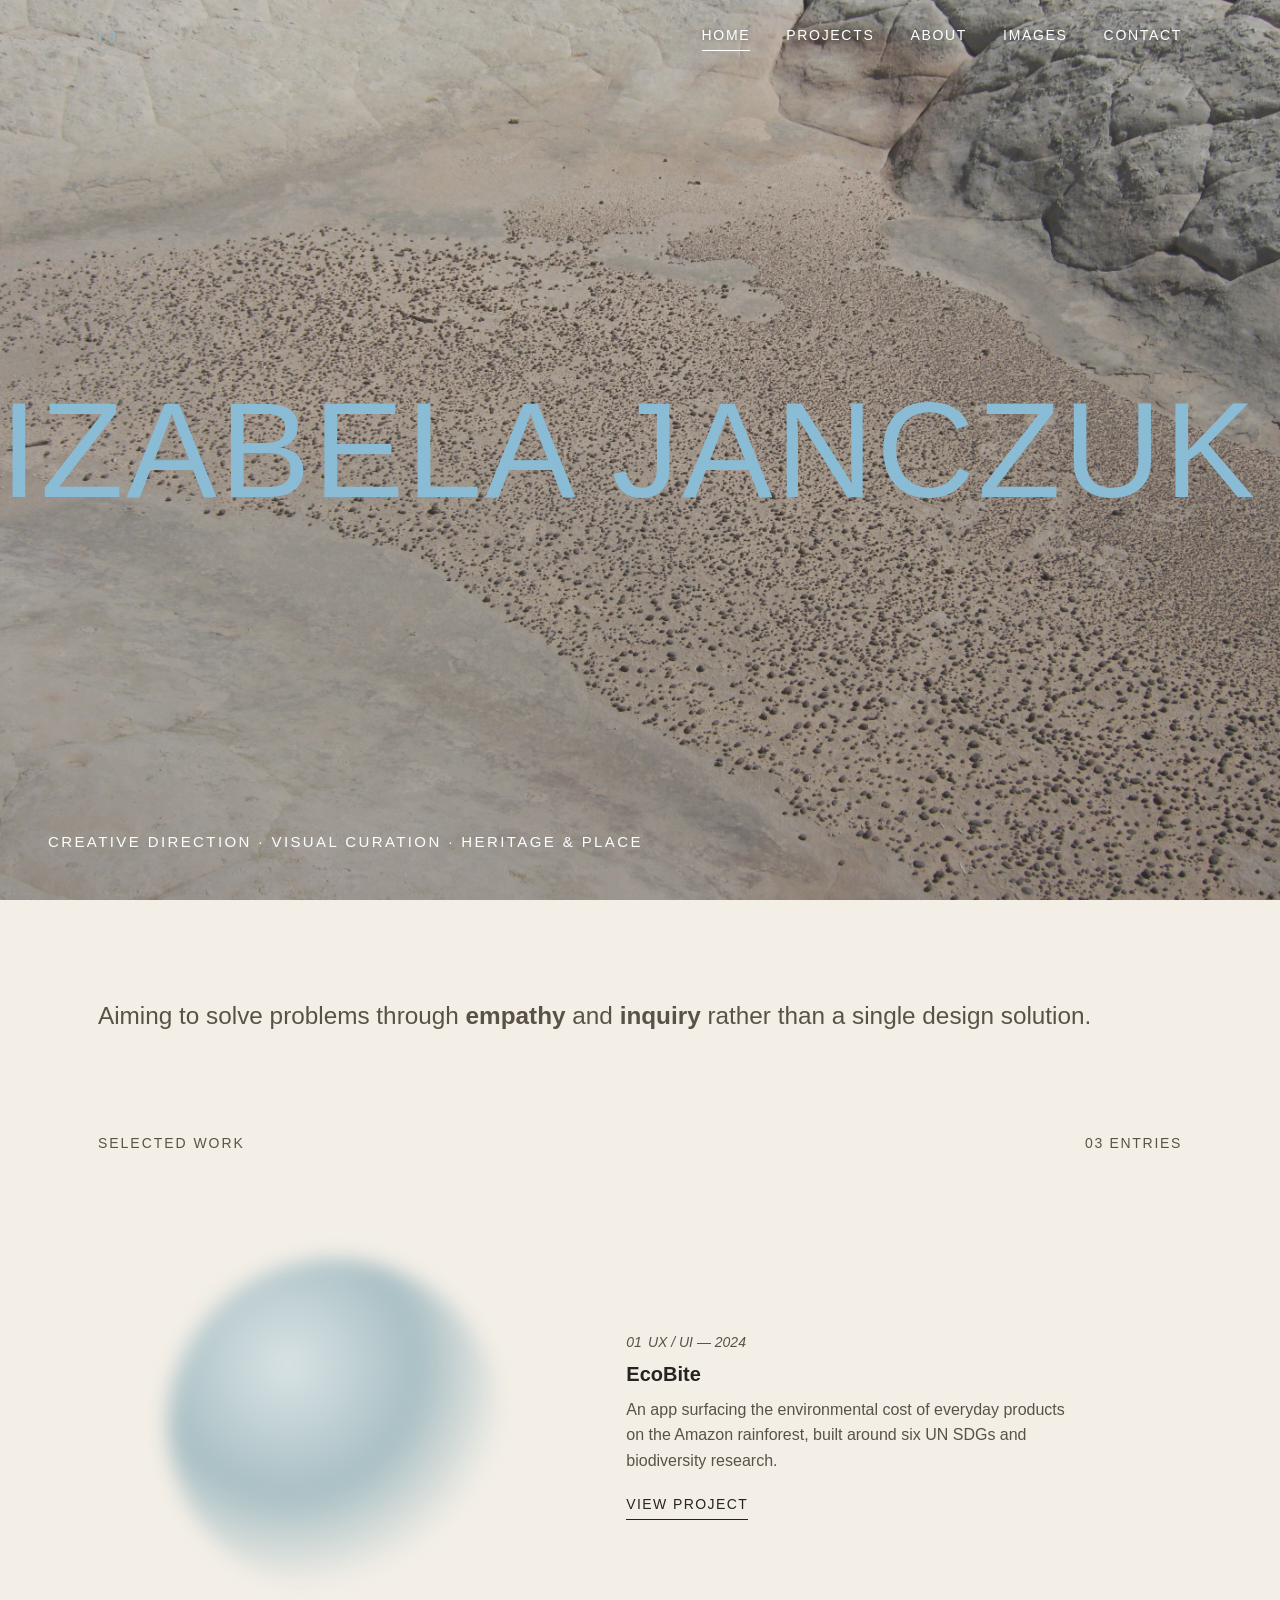
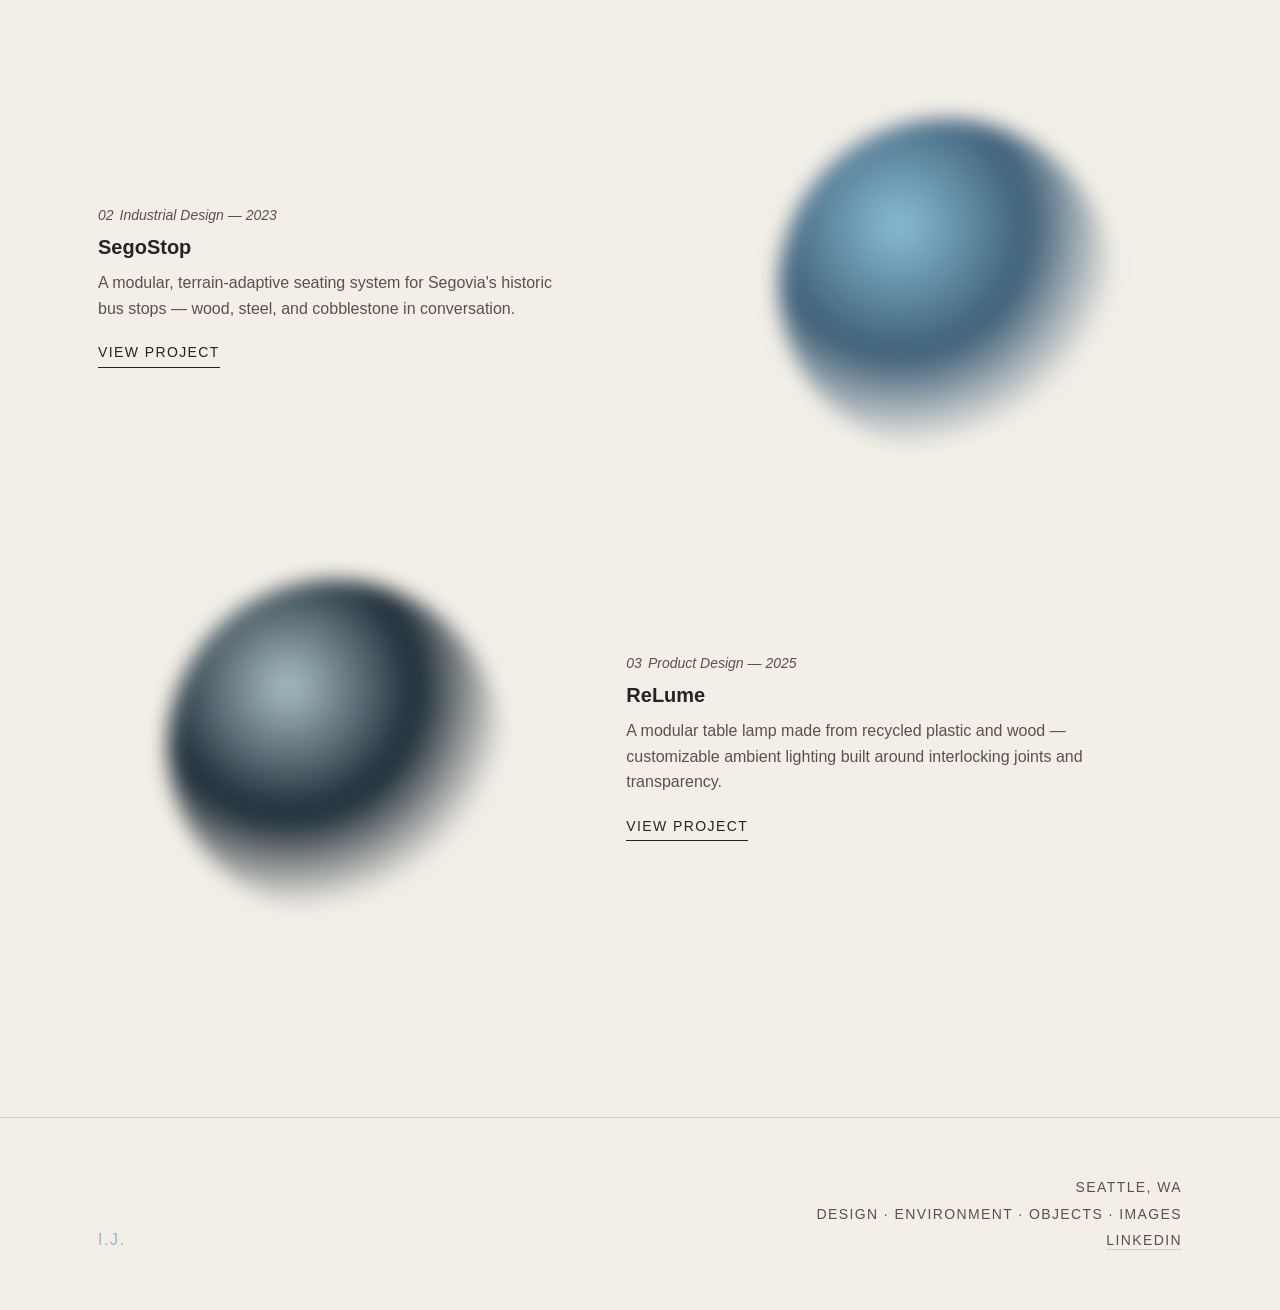
==== commit d430967a: "Fill EcoBite Themes, new bio, home descriptor, drop Cat. tags, gallery title - EcoBite: filled in th" ====
--- a/index.html
+++ b/index.html
@@ -44,7 +44,7 @@
           </div>
         </div>
       </div>
-      <p class="hero-label">Design / Environment / Objects / Images</p>
+      <p class="hero-label">Creative Direction · Visual Curation · Heritage &amp; Place</p>
     </section>
 
     <!-- Intro note -->
--- a/styles.css
+++ b/styles.css
@@ -29,6 +29,7 @@
   --stone: #d8cfbf;
   --line: rgba(37,36,33,0.16);
   --accent-blue: #8abcd6; /* the I.J. mark, site-wide */
+  --blue-deep: #3e5f78;   /* mid-dark blue — between accent-blue and ink-blue */
   --ink-blue: #1c2b36;    /* dark blue ground for the About page */
 
   /* Single sans-serif face, site-wide — hierarchy comes from size,
@@ -326,9 +327,9 @@
   transition: transform 0.5s cubic-bezier(0.16,1,0.3,1);
 }
 .entry:hover .aura { transform: scale(1.04); }
-.aura-a { background: radial-gradient(circle at 36% 32%, #ddc9a3 0%, var(--moss) 42%, transparent 72%); }
-.aura-b { background: radial-gradient(circle at 36% 32%, var(--rose) 0%, var(--terracotta) 42%, transparent 72%); }
-.aura-c { background: radial-gradient(circle at 36% 32%, var(--stone) 0%, var(--rose-deep) 42%, transparent 72%); }
+.aura-a { background: radial-gradient(circle at 36% 32%, var(--pale-blue) 0%, var(--denim) 42%, transparent 72%); }
+.aura-b { background: radial-gradient(circle at 36% 32%, var(--accent-blue) 0%, var(--blue-deep) 42%, transparent 72%); }
+.aura-c { background: radial-gradient(circle at 36% 32%, var(--denim) 0%, var(--ink-blue) 42%, transparent 72%); }
 @keyframes aura-pulse {
   0%, 100% { transform: scale(1); opacity: 0.62; }
   50% { transform: scale(1.06); opacity: 0.88; }
@@ -464,7 +465,7 @@
 }
 
 .page-head {
-  border-top: 1px solid var(--line); padding-top: 56px; margin-bottom: 24px;
+  padding-top: 24px; margin-bottom: 24px;
 }
 
 .page-display {
@@ -488,9 +489,10 @@
 .project-card .thumb { aspect-ratio: 4/3; overflow: hidden; }
 .project-card .thumb img { display: none; }
 
-.project-card:nth-child(1) .thumb { background: linear-gradient(160deg, #c9b9a3, var(--moss)); }
-.project-card:nth-child(2) .thumb { background: linear-gradient(160deg, var(--rose), var(--terracotta)); }
-.project-card:nth-child(3) .thumb { background: linear-gradient(160deg, var(--stone), var(--rose-deep)); }
+.project-card:nth-child(1) .thumb { background: linear-gradient(160deg, var(--pale-blue), var(--denim)); }
+.project-card:nth-child(2) .thumb { background: linear-gradient(160deg, var(--accent-blue), var(--blue-deep)); }
+.project-card:nth-child(3) .thumb { background: linear-gradient(160deg, var(--denim), var(--ink-blue)); }
+.project-card:nth-child(4) .thumb { background: linear-gradient(160deg, var(--accent-blue), var(--ink-blue)); }
 
 .project-overlay {
   position: absolute; inset: 0;
@@ -593,6 +595,11 @@
 .relume-page .sego-pivot      { border-left-color: var(--rose-deep); }
 .relume-page .sego-pivot-title { color: var(--ink); }
 
+/* Edmund Szyc Stadium accent — forest green, non-text only */
+.edmundszyc-page .acc-group  { border-top: 1px solid rgba(101,117,104,0.3); }
+.edmundszyc-page .acc        { border-bottom: 1px solid rgba(101,117,104,0.3); }
+.edmundszyc-page .sego-pivot { border-left-color: var(--forest); }
+
 /* ============================================================
    SHARED CASE STUDY COMPONENTS
    ============================================================ */
@@ -623,7 +630,7 @@
 .jtbd p { font-size: 16px; color: var(--ink-soft); line-height: 1.6; margin-bottom: 8px; }
 
 /* Image layouts */
-.sego-pair { display: grid; grid-template-columns: 1fr 1fr; gap: 8px; margin: 20px 0 28px; }
+.sego-pair { display: grid; grid-template-columns: 1fr 1fr; gap: 20px; margin: 20px 0; }
 .sego-pair figure { margin: 0; overflow: hidden; border-radius: 2px; }
 .sego-pair img { width: 100%; aspect-ratio: 4/3; object-fit: cover; display: block; }
 .sego-pair figcaption {
@@ -631,22 +638,16 @@
   color: var(--ink-soft); margin-top: 8px;
 }
 
-.sego-trio { display: grid; grid-template-columns: repeat(3, 1fr); gap: 8px; margin: 20px 0 28px; }
+.sego-trio { display: grid; grid-template-columns: repeat(3, 1fr); gap: 20px; margin: 20px 0; }
 .sego-trio figure { margin: 0; overflow: hidden; border-radius: 2px; }
 .sego-trio img { width: 100%; aspect-ratio: 4/3; object-fit: cover; display: block; }
 
 .sego-lead { margin: 20px 0 28px; overflow: hidden; border-radius: 2px; }
 .sego-lead img { width: 100%; height: auto; display: block; }
 
-/* Framed treatment for a photo that can't be swapped for a better
-   original — smaller and bordered like a specimen label, with the
-   site's warm duotone filter, so a lower-quality drop-in still reads
-   as an intentional archival artifact rather than a broken image. */
 .fig-framed { max-width: 620px; margin: 20px auto 28px; }
 .fig-framed img {
   width: 100%; display: block; border-radius: 2px;
-  border: 6px solid var(--paper); outline: 1px solid var(--line);
-  filter: sepia(0.4) saturate(1.15) contrast(0.97) brightness(1.05);
 }
 .fig-framed figcaption {
   font-family: var(--serif); font-style: italic; font-size: 13px;
@@ -658,6 +659,13 @@
 .source-note {
   font-size: 12px; font-style: italic; color: var(--ink-soft); opacity: 0.6;
   margin-top: -12px; margin-bottom: 20px;
+}
+/* ...but when it's used as a figcaption sitting directly inside the
+   figure it credits, it needs normal flow spacing instead of the
+   negative margin meant for a caption trailing a whole image group */
+figure > figcaption.source-note {
+  margin-top: 8px; margin-bottom: 0;
+  text-transform: none; letter-spacing: normal;
 }
 
 .sego-split {
@@ -692,12 +700,12 @@
 .sego-hero-fig img { width: 100%; display: block; height: auto; }
 
 /* Ecobite image figures */
-.cs-fig { margin: 20px 0 28px; overflow: hidden; border-radius: 2px; }
+.cs-fig { margin: 20px 0; overflow: hidden; border-radius: 2px; }
 .cs-fig img { width: 100%; height: auto; display: block; }
-.cs-fig-pair { display: grid; grid-template-columns: 1fr 1fr; gap: 8px; margin: 20px 0 28px; }
+.cs-fig-pair { display: grid; grid-template-columns: 1fr 1fr; gap: 20px; margin: 20px 0; }
 .cs-fig-pair figure { margin: 0; overflow: hidden; border-radius: 2px; }
 .cs-fig-pair img { width: 100%; aspect-ratio: 4/3; object-fit: cover; display: block; }
-.cs-fig-trio { display: grid; grid-template-columns: repeat(3, 1fr); gap: 8px; margin: 20px 0 28px; }
+.cs-fig-trio { display: grid; grid-template-columns: repeat(3, 1fr); gap: 20px; margin: 20px 0; }
 .cs-fig-trio figure { margin: 0; overflow: hidden; border-radius: 2px; }
 .cs-fig-trio img { width: 100%; aspect-ratio: 4/3; object-fit: cover; display: block; }
 
@@ -715,7 +723,7 @@
 /* Terrain pivot callout */
 .sego-pivot { border-left: 2px solid; padding: 12px 0 12px 20px; margin: 20px 0 28px; }
 .sego-pivot-title { font-family: var(--sans); font-weight: 500; font-size: 16px; margin-bottom: 6px; }
-.sego-pivot p { font-size: 16px; color: var(--ink-soft); line-height: 1.6; max-width: 62ch; }
+.sego-pivot p { font-size: 16px; color: var(--ink-soft); line-height: 1.6; }
 
 /* Making steps */
 .sego-steps { margin-top: 20px; }
@@ -753,7 +761,7 @@
 .brief-grid dd { font-size: 15px; line-height: 1.45; color: var(--ink-soft); }
 
 /* 4-up figure grid (pattern studies etc.) */
-.fig-quad { display: grid; grid-template-columns: repeat(4, 1fr); gap: 8px; margin: 20px 0 28px; }
+.fig-quad { display: grid; grid-template-columns: repeat(4, 1fr); gap: 20px; margin: 20px 0; }
 .fig-quad figure { margin: 0; overflow: hidden; border-radius: 2px; }
 .fig-quad img { width: 100%; aspect-ratio: 4/3; object-fit: cover; display: block; }
 
@@ -764,6 +772,7 @@
 .ar-tall.sego-pair img, .ar-tall.sego-trio img, .ar-tall.fig-quad img { aspect-ratio: 3/4; }
 .ar-square.sego-pair img, .ar-square.sego-trio img { aspect-ratio: 1/1; }
 .ar-wide.sego-pair img, .ar-wide.cs-fig-pair img { aspect-ratio: 3/1; }
+.ar-16-9.sego-pair img { aspect-ratio: 16/9; }
 .fig-quad figcaption {
   font-size: 12px; letter-spacing: 0.08em; text-transform: uppercase;
   color: var(--ink-soft); margin-top: 8px;
@@ -795,7 +804,7 @@
   padding-bottom: clamp(60px, 9vw, 100px);
 }
 
-.gallery-intro { border-top: 1px solid var(--line); padding-top: 56px; margin-bottom: 28px; }
+.gallery-intro { padding-top: 24px; margin-bottom: 28px; }
 
 .gallery-cat { margin-bottom: clamp(48px, 7vw, 80px); }
 .gallery-cat-label {
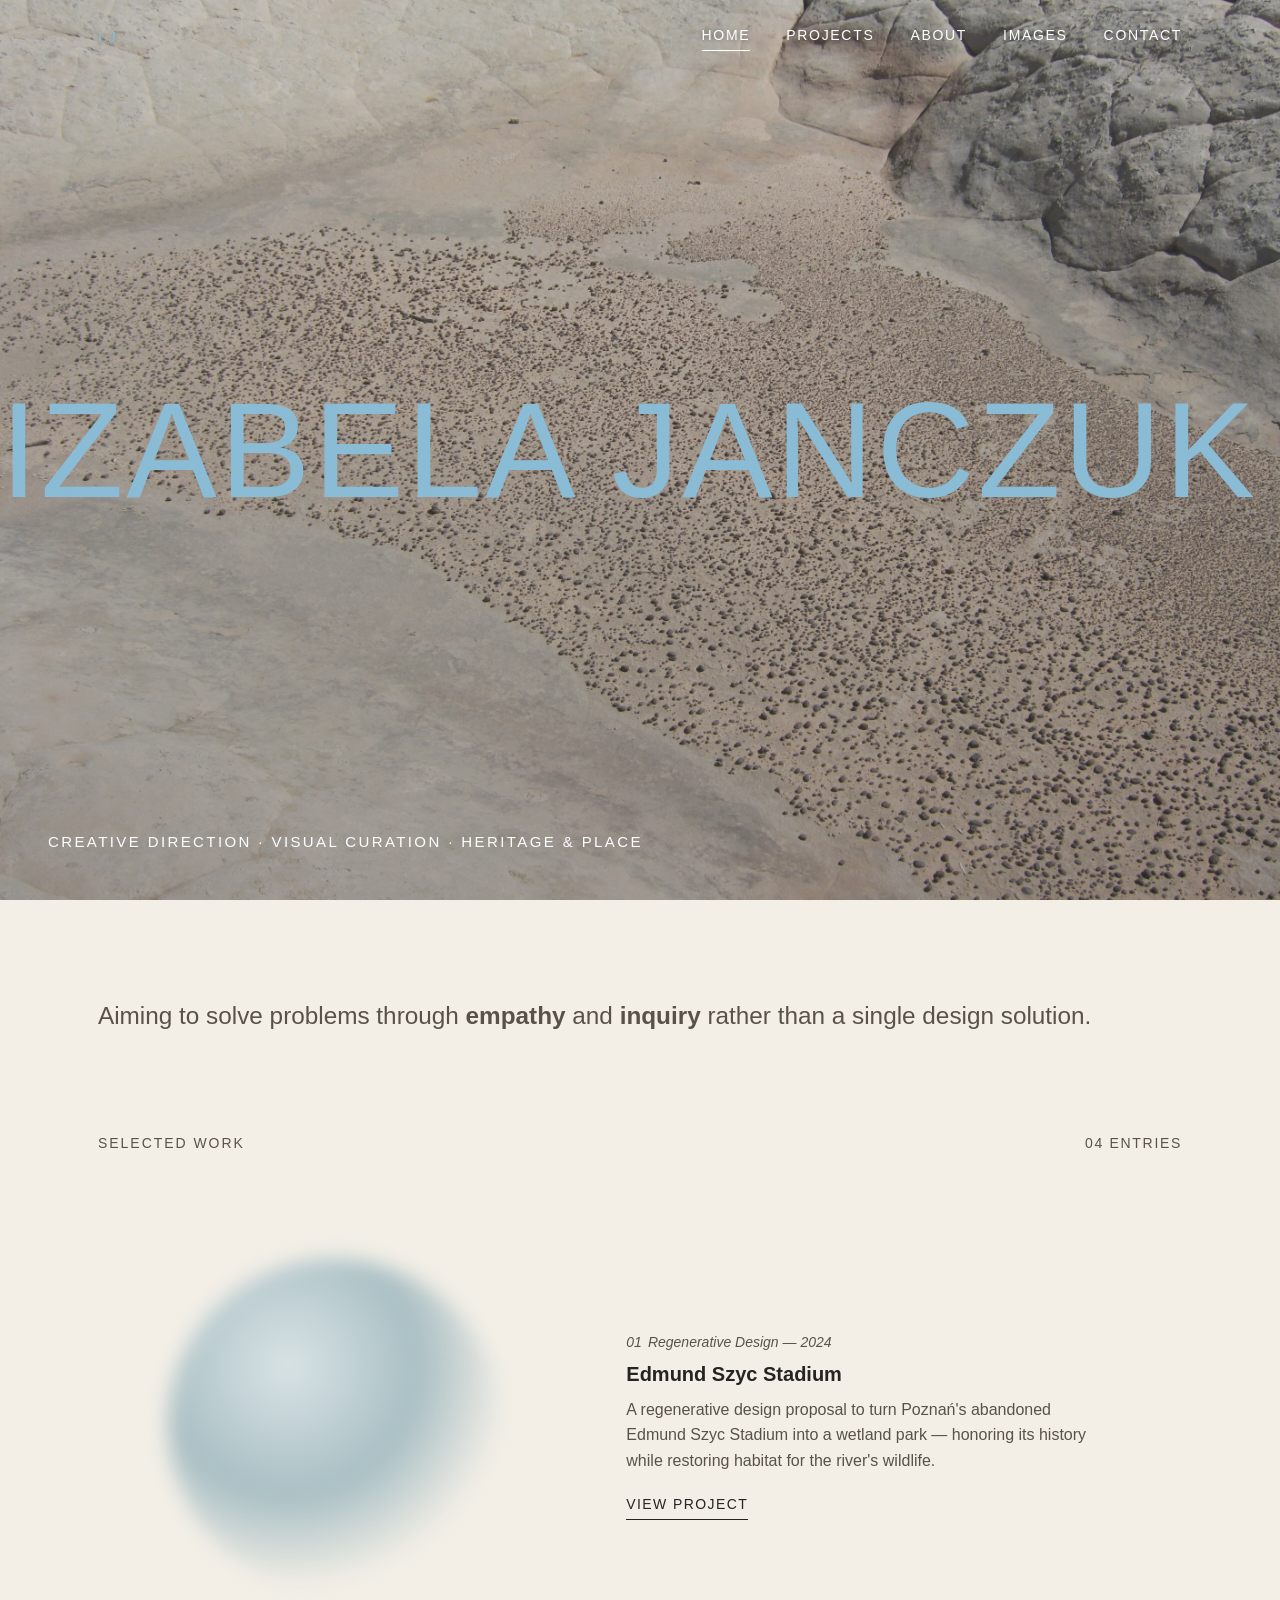
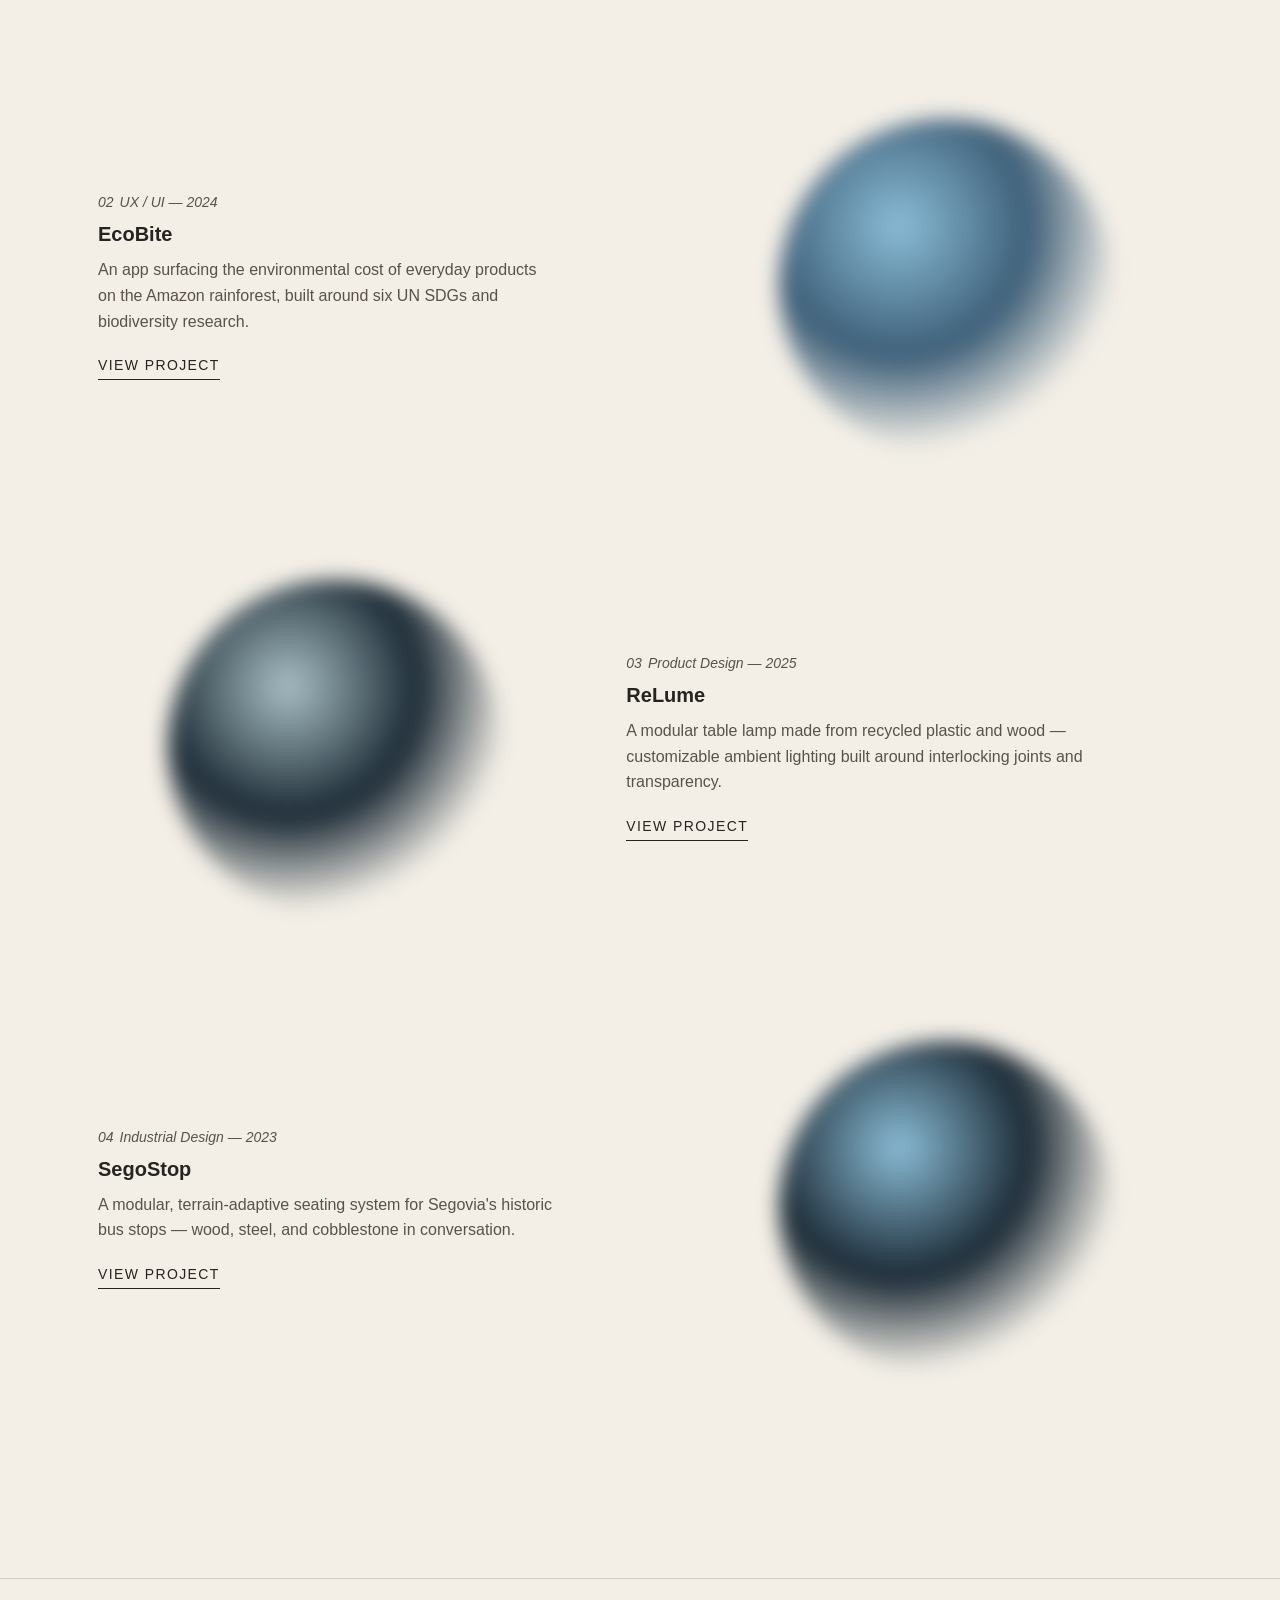
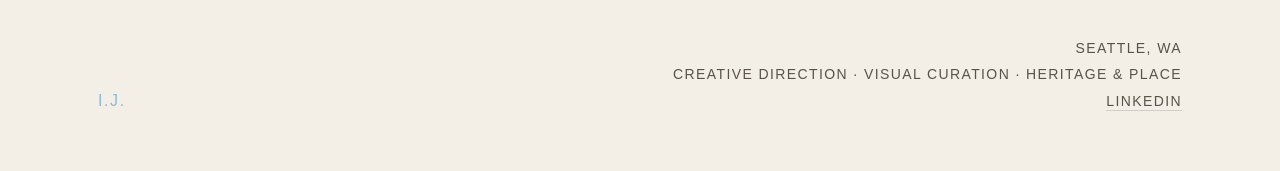
==== commit 9a7713bf: "Fix Edmund Szyc sketch crop, reorder projects, add to home, update footer motto - Edmund Szyc: the n" ====
--- a/index.html
+++ b/index.html
@@ -55,27 +55,27 @@
     <!-- Selected work: three distinct editorial spreads, not repeated cards -->
     <div class="section-head reveal">
       <h2 class="section-title">Selected work</h2>
-      <span class="section-count">03 entries</span>
+      <span class="section-count">04 entries</span>
     </div>
 
     <section class="work">
 
-      <a class="entry reveal" href="ecobite.html">
+      <a class="entry reveal" href="edmundszyc.html">
         <div class="entry-visual"><div class="aura aura-a"></div></div>
         <div class="entry-copy">
-          <p class="cap-num"><em>01</em>UX / UI — 2024</p>
-          <h3 class="entry-title">EcoBite</h3>
-          <p class="entry-desc">An app surfacing the environmental cost of everyday products on the Amazon rainforest, built around six UN SDGs and biodiversity research.</p>
+          <p class="cap-num"><em>01</em>Regenerative Design — 2024</p>
+          <h3 class="entry-title">Edmund Szyc Stadium</h3>
+          <p class="entry-desc">A regenerative design proposal to turn Poznań's abandoned Edmund Szyc Stadium into a wetland park — honoring its history while restoring habitat for the river's wildlife.</p>
           <span class="entry-view">View project</span>
         </div>
       </a>
 
-      <a class="entry reveal" href="segostop.html">
+      <a class="entry reveal" href="ecobite.html">
         <div class="entry-visual"><div class="aura aura-b"></div></div>
         <div class="entry-copy">
-          <p class="cap-num"><em>02</em>Industrial Design — 2023</p>
-          <h3 class="entry-title">SegoStop</h3>
-          <p class="entry-desc">A modular, terrain-adaptive seating system for Segovia's historic bus stops — wood, steel, and cobblestone in conversation.</p>
+          <p class="cap-num"><em>02</em>UX / UI — 2024</p>
+          <h3 class="entry-title">EcoBite</h3>
+          <p class="entry-desc">An app surfacing the environmental cost of everyday products on the Amazon rainforest, built around six UN SDGs and biodiversity research.</p>
           <span class="entry-view">View project</span>
         </div>
       </a>
@@ -90,6 +90,16 @@
         </div>
       </a>
 
+      <a class="entry reveal" href="segostop.html">
+        <div class="entry-visual"><div class="aura aura-d"></div></div>
+        <div class="entry-copy">
+          <p class="cap-num"><em>04</em>Industrial Design — 2023</p>
+          <h3 class="entry-title">SegoStop</h3>
+          <p class="entry-desc">A modular, terrain-adaptive seating system for Segovia's historic bus stops — wood, steel, and cobblestone in conversation.</p>
+          <span class="entry-view">View project</span>
+        </div>
+      </a>
+
     </section>
 
   </main>
@@ -99,7 +109,7 @@
       <span class="footer-wordmark">I.J.</span>
       <div class="footer-meta">
         Seattle, WA<br>
-        Design · Environment · Objects · Images<br>
+        Creative Direction · Visual Curation · Heritage &amp; Place<br>
         <a href="https://www.linkedin.com/in/izabela-janczuk/" target="_blank" rel="noopener">LinkedIn</a>
       </div>
     </div>
--- a/styles.css
+++ b/styles.css
@@ -330,6 +330,7 @@
 .aura-a { background: radial-gradient(circle at 36% 32%, var(--pale-blue) 0%, var(--denim) 42%, transparent 72%); }
 .aura-b { background: radial-gradient(circle at 36% 32%, var(--accent-blue) 0%, var(--blue-deep) 42%, transparent 72%); }
 .aura-c { background: radial-gradient(circle at 36% 32%, var(--denim) 0%, var(--ink-blue) 42%, transparent 72%); }
+.aura-d { background: radial-gradient(circle at 36% 32%, var(--accent-blue) 0%, var(--ink-blue) 42%, transparent 72%); }
 @keyframes aura-pulse {
   0%, 100% { transform: scale(1); opacity: 0.62; }
   50% { transform: scale(1.06); opacity: 0.88; }
